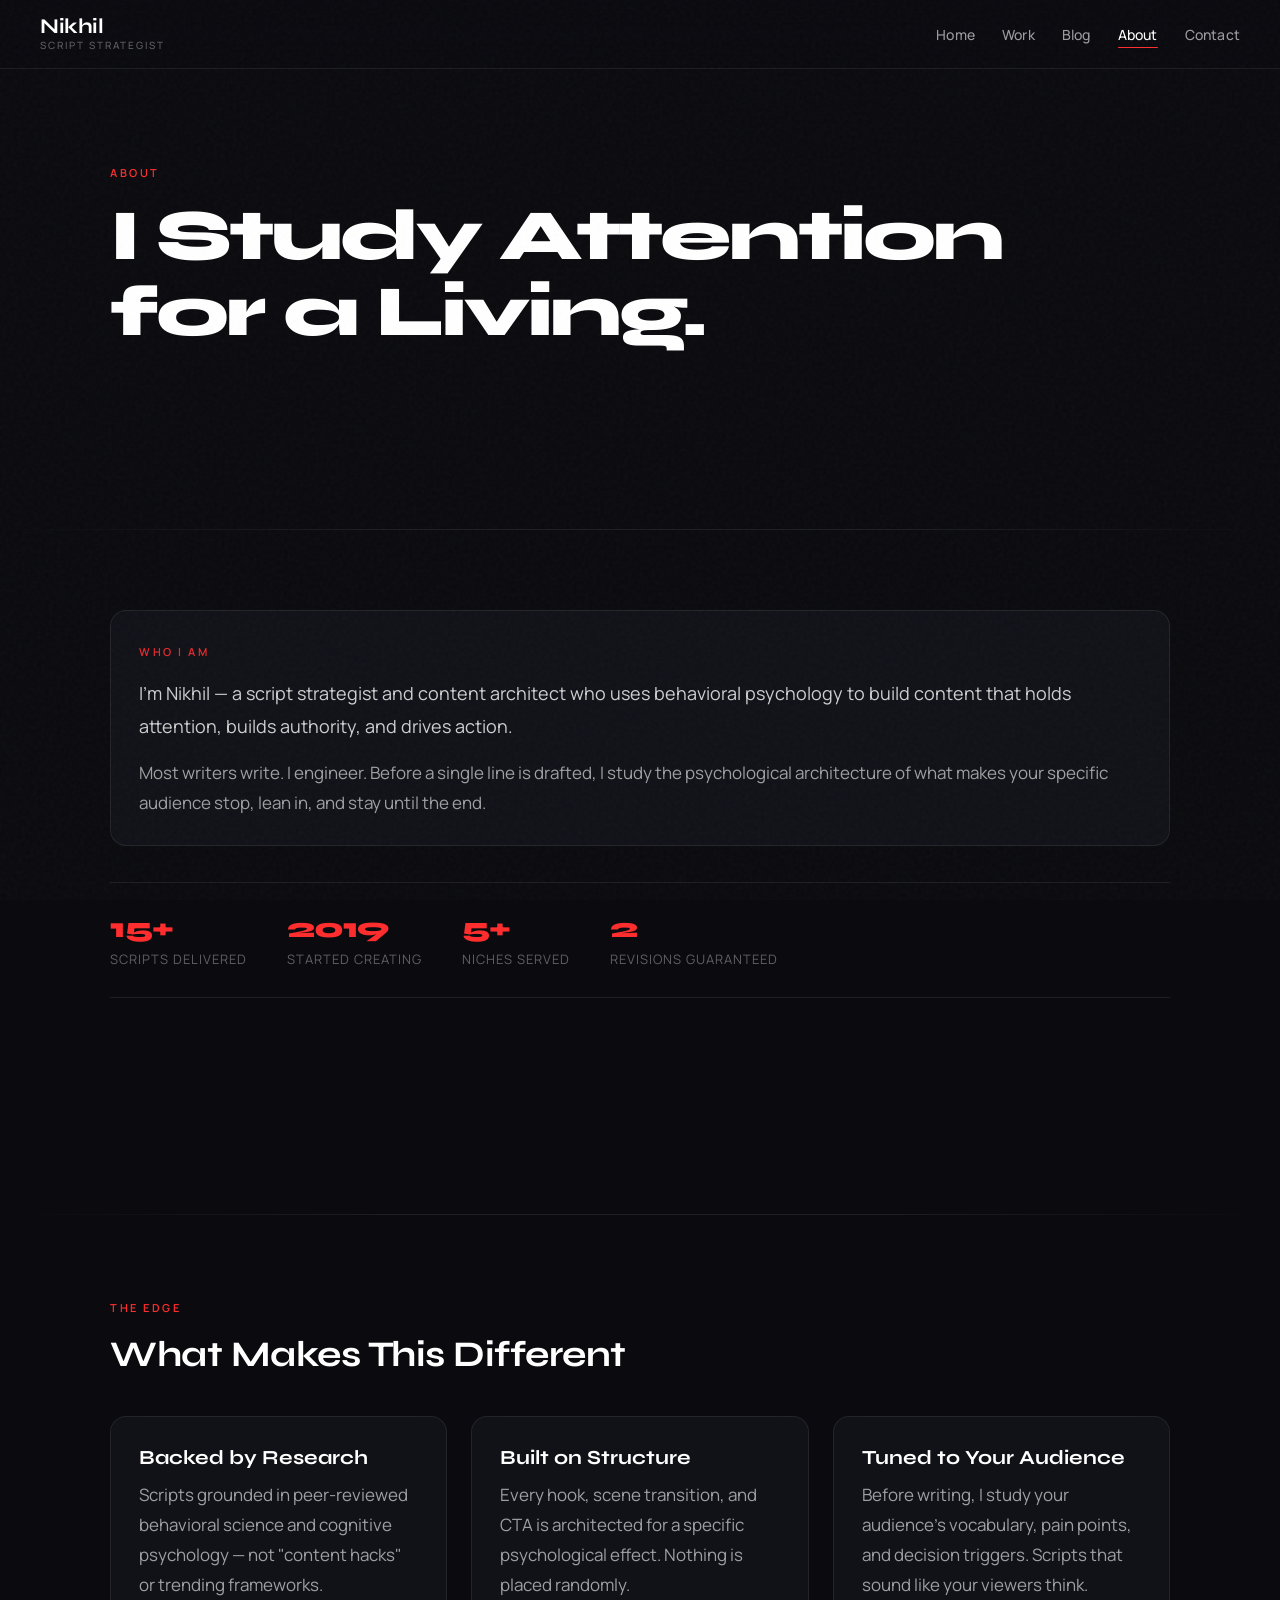
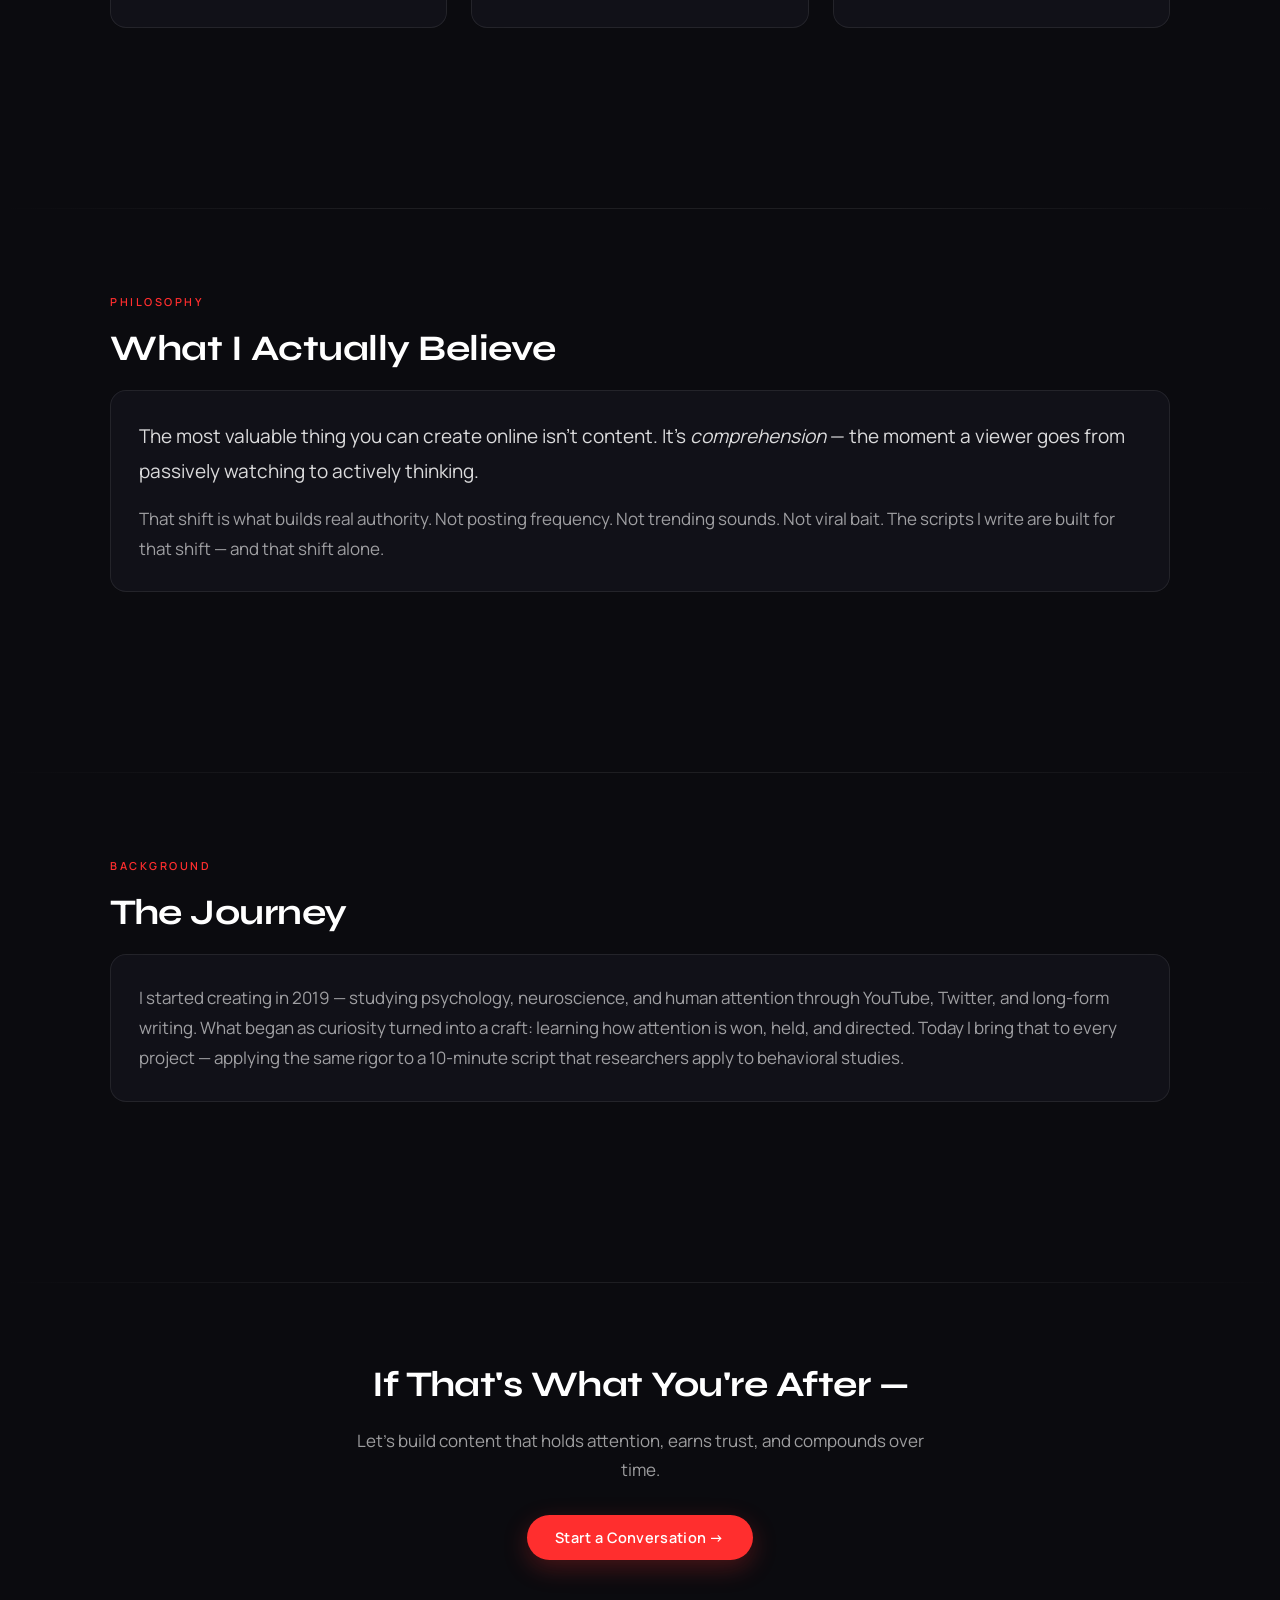
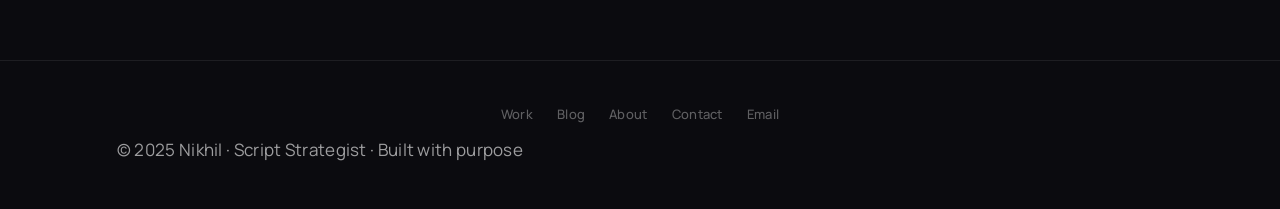
==== about.html @ 098c5372 "Add new HTML pages and video assets for portfolio and blog sections; implement contact and work page" ====
<!doctype html>
<html lang="en">
  <head>
    <meta charset="UTF-8" />
    <meta name="viewport" content="width=device-width, initial-scale=1.0" />
    <title>About – Nikhil · Script Strategist</title>
    <meta
      name="description"
      content="Nikhil is a psychology-driven script strategist helping coaches, creators, and entrepreneurs build content that holds attention and converts."
    />

    <link rel="stylesheet" href="assets/css/style.css" />
    <link
      href="https://fonts.googleapis.com/css2?family=Syne:wght@700;800&family=Manrope:wght@400;500;600;700&display=swap"
      rel="stylesheet"
    />
  </head>

  <body>
    <div id="progress-bar"></div>
    <div id="nav-overlay" class="nav-overlay"></div>

    <!-- ─── NAV ─────────────────────────────────── -->
    <nav>
      <a href="index.html" class="nav-brand">
        <h2>Nikhil</h2>
        <span>Script Strategist</span>
      </a>
      <div class="nav-links">
        <a href="index.html">Home</a>
        <a href="work.html">Work</a>
        <a href="blog.html">Blog</a>
        <a href="about.html">About</a>
        <a href="contact.html">Contact</a>
      </div>
      <button class="hamburger" id="hamburger" aria-label="Toggle menu">
        <span></span><span></span><span></span>
      </button>
    </nav>

    <!-- ─── HERO ─────────────────────────────────── -->
    <section class="section" style="padding-top: 160px">
      <span class="eyebrow reveal">About</span>
      <h1 class="reveal">I Study Attention<br />for a Living.</h1>
    </section>

    <div class="divider"></div>

    <!-- ─── WHO I AM ──────────────────────────────── -->
    <section class="section" style="padding-top: 0">
      <div class="card reveal">
        <span class="eyebrow">Who I Am</span>
        <p
          style="
            max-width: 100%;
            font-size: 18px;
            line-height: 1.8;
            color: rgba(255, 255, 255, 0.8);
          "
        >
          I'm Nikhil — a script strategist and content architect who uses
          behavioral psychology to build content that holds attention, builds
          authority, and drives action.
        </p>
        <p style="max-width: 100%; margin-top: 16px">
          Most writers write. I engineer. Before a single line is drafted, I
          study the psychological architecture of what makes your specific
          audience stop, lean in, and stay until the end.
        </p>
      </div>

      <!-- STATS -->
      <div class="about-stats reveal delay-1">
        <div class="about-stat">
          <strong>15+</strong>
          <span>Scripts Delivered</span>
        </div>
        <div class="about-stat">
          <strong>2019</strong>
          <span>Started Creating</span>
        </div>
        <div class="about-stat">
          <strong>5+</strong>
          <span>Niches Served</span>
        </div>
        <div class="about-stat">
          <strong>2</strong>
          <span>Revisions Guaranteed</span>
        </div>
      </div>
    </section>

    <div class="divider"></div>

    <!-- ─── THE EDGE ──────────────────────────────── -->
    <section class="section" style="padding-top: 0">
      <span class="eyebrow reveal">The Edge</span>
      <h2 class="reveal">What Makes This Different</h2>

      <div class="grid">
        <div class="card reveal delay-1">
          <h3>Backed by Research</h3>
          <p>
            Scripts grounded in peer-reviewed behavioral science and cognitive
            psychology — not "content hacks" or trending frameworks.
          </p>
        </div>
        <div class="card reveal delay-2">
          <h3>Built on Structure</h3>
          <p>
            Every hook, scene transition, and CTA is architected for a specific
            psychological effect. Nothing is placed randomly.
          </p>
        </div>
        <div class="card reveal delay-3">
          <h3>Tuned to Your Audience</h3>
          <p>
            Before writing, I study your audience's vocabulary, pain points, and
            decision triggers. Scripts that sound like your viewers think.
          </p>
        </div>
      </div>
    </section>

    <div class="divider"></div>

    <!-- ─── THE PHILOSOPHY ────────────────────────── -->
    <section class="section" style="padding-top: 0">
      <span class="eyebrow reveal">Philosophy</span>
      <h2 class="reveal">What I Actually Believe</h2>

      <div class="card reveal delay-1">
        <p
          style="
            font-size: 19px;
            line-height: 1.8;
            color: rgba(255, 255, 255, 0.85);
            max-width: 100%;
          "
        >
          The most valuable thing you can create online isn't content. It's
          <em>comprehension</em> — the moment a viewer goes from passively
          watching to actively thinking.
        </p>
        <p style="margin-top: 16px; max-width: 100%">
          That shift is what builds real authority. Not posting frequency. Not
          trending sounds. Not viral bait. The scripts I write are built for
          that shift — and that shift alone.
        </p>
      </div>
    </section>

    <div class="divider"></div>

    <!-- ─── THE JOURNEY ────────────────────────────── -->
    <section class="section" style="padding-top: 0">
      <span class="eyebrow reveal">Background</span>
      <h2 class="reveal">The Journey</h2>
      <p class="card reveal delay-1" style="max-width: 100%">
        I started creating in 2019 — studying psychology, neuroscience, and
        human attention through YouTube, Twitter, and long-form writing. What
        began as curiosity turned into a craft: learning how attention is won,
        held, and directed. Today I bring that to every project — applying the
        same rigor to a 10-minute script that researchers apply to behavioral
        studies.
      </p>
    </section>

    <div class="divider"></div>

    <!-- ─── CTA ───────────────────────────────────── -->
    <section class="section" style="padding-top: 0; text-align: center">
      <h2 class="reveal">If That's What You're After —</h2>
      <p class="reveal delay-1" style="margin: auto; text-align: center">
        Let's build content that holds attention, earns trust, and compounds
        over time.
      </p>
      <a href="contact.html" class="btn reveal delay-2"
        >Start a Conversation →</a
      >
    </section>

    <!-- ─── FOOTER ─────────────────────────────────── -->
    <footer class="footer">
      <div class="footer-links">
        <a href="work.html">Work</a>
        <a href="blog.html">Blog</a>
        <a href="about.html">About</a>
        <a href="contact.html">Contact</a>
        <a href="mailto:nikhildhakad514@gmail.com">Email</a>
      </div>
      <p>© 2025 Nikhil · Script Strategist · Built with purpose</p>
    </footer>

    <!-- Sticky mobile CTA -->
    <div class="sticky-cta">
      <a href="contact.html" class="btn">Let's Work Together →</a>
    </div>

    <script src="assets/js/script.js"></script>
  </body>
</html>
---- assets/css/style.css ----
:root {
  --bg: #0b0b0f;
  --surface: #111116;
  --card: rgba(21, 21, 29, 0.7);
  --primary: #ff2e2e;
  --primary-dim: rgba(255, 46, 46, 0.12);
  --text: #ffffff;
  --text-muted: rgba(255, 255, 255, 0.6);
  --text-faint: rgba(255, 255, 255, 0.35);
  --border: rgba(255, 255, 255, 0.08);
  --border-hover: rgba(255, 46, 46, 0.22);
  --glow: rgba(255, 46, 46, 0.15);
  --font-display: "Syne", sans-serif;
  --font-body: "Manrope", sans-serif;
}

* {
  margin: 0;
  padding: 0;
  box-sizing: border-box;
  max-width: 100%;
}

html,
body {
  overflow-x: hidden;
  scroll-behavior: smooth;
}

body {
  font-family: var(--font-body);
  background: var(--bg);
  color: var(--text);
}

/* GRAIN OVERLAY */
body::after {
  content: "";
  position: fixed;
  inset: 0;
  background-image: url("data:image/svg+xml,%3Csvg viewBox='0 0 256 256' xmlns='http://www.w3.org/2000/svg'%3E%3Cfilter id='n'%3E%3CfeTurbulence type='fractalNoise' baseFrequency='0.9' numOctaves='4' stitchTiles='stitch'/%3E%3C/filter%3E%3Crect width='100%25' height='100%25' filter='url(%23n)'/%3E%3C/svg%3E");
  opacity: 0.032;
  pointer-events: none;
  z-index: 9998;
}

/* SCROLL PROGRESS BAR */
#progress-bar {
  position: fixed;
  top: 0;
  left: 0;
  height: 2px;
  width: 0%;
  background: var(--primary);
  z-index: 9999;
  box-shadow: 0 0 12px var(--primary);
  transition: width 0.08s linear;
}

/* ─── TYPOGRAPHY ─────────────────────────────── */

h1,
h2,
h3,
h4 {
  font-family: var(--font-display);
}

h1 {
  font-size: 72px;
  font-weight: 800;
  line-height: 1.05;
  letter-spacing: -3px;
}

h2 {
  font-size: 36px;
  margin-bottom: 20px;
  font-weight: 700;
  letter-spacing: -0.5px;
}

h3 {
  font-size: 20px;
  margin-bottom: 10px;
  font-weight: 700;
}

p {
  font-size: 17px;
  color: var(--text-muted);
  line-height: 1.75;
  max-width: 600px;
  font-weight: 400;
}

/* EYEBROW LABEL */
.eyebrow {
  display: inline-block;
  font-size: 11px;
  font-family: var(--font-body);
  letter-spacing: 2.5px;
  text-transform: uppercase;
  color: var(--primary);
  font-weight: 600;
  margin-bottom: 18px;
  opacity: 0.9;
}

/* ─── NAV ─────────────────────────────────────── */

nav {
  position: fixed;
  width: 100%;
  top: 0;
  padding: 16px 40px;
  display: flex;
  justify-content: space-between;
  align-items: center;
  background: rgba(10, 10, 15, 0.8);
  backdrop-filter: blur(20px);
  -webkit-backdrop-filter: blur(20px);
  z-index: 1000;
  border-bottom: 1px solid var(--border);
}

.nav-brand {
  display: flex;
  flex-direction: column;
  gap: 1px;
  text-decoration: none;
  color: inherit;
}

.nav-brand h2 {
  font-family: var(--font-display);
  font-size: 21px;
  margin-bottom: 0;
  letter-spacing: -0.5px;
  line-height: 1;
}

.nav-brand span {
  font-size: 10px;
  letter-spacing: 2px;
  text-transform: uppercase;
  color: var(--text-faint);
  font-family: var(--font-body);
  font-weight: 500;
}

.nav-links a {
  color: var(--text-muted);
  margin-left: 24px;
  text-decoration: none;
  font-size: 14px;
  font-weight: 500;
  position: relative;
  transition: color 0.25s;
  letter-spacing: 0.2px;
}

.nav-links a::after {
  content: "";
  position: absolute;
  bottom: -4px;
  left: 0;
  width: 0;
  height: 1.5px;
  background: var(--primary);
  transition: width 0.3s ease;
  border-radius: 2px;
}

.nav-links a:hover {
  color: white;
}
.nav-links a:hover::after,
.nav-links a.active::after {
  width: 100%;
}
.nav-links a.active {
  color: white;
}

/* HAMBURGER */
.hamburger {
  display: none;
  flex-direction: column;
  justify-content: center;
  gap: 5px;
  background: none;
  border: none;
  cursor: pointer;
  padding: 6px;
  z-index: 1002;
  flex-shrink: 0;
}

.hamburger span {
  display: block;
  width: 22px;
  height: 2px;
  background: var(--text);
  border-radius: 2px;
  transition: all 0.3s ease;
}

.hamburger.open span:nth-child(1) {
  transform: translateY(7px) rotate(45deg);
}
.hamburger.open span:nth-child(2) {
  opacity: 0;
  transform: scaleX(0);
}
.hamburger.open span:nth-child(3) {
  transform: translateY(-7px) rotate(-45deg);
}

/* ─── HERO ─────────────────────────────────────── */

.hero {
  min-height: 100vh;
  display: flex;
  align-items: center;
  max-width: 1000px;
  margin: auto;
  padding: 160px 20px 100px;
  position: relative;
}

.hero-content {
  animation: heroFadeUp 0.9s cubic-bezier(0.22, 1, 0.36, 1) forwards;
}

@keyframes heroFadeUp {
  from {
    opacity: 0;
    transform: translateY(28px);
  }
  to {
    opacity: 1;
    transform: translateY(0);
  }
}

.hero h1 span.highlight {
  display: block;
  color: var(--primary);
}

.hero > .hero-content > p {
  font-size: 19px;
  margin-top: 22px;
  opacity: 0.7;
  max-width: 520px;
}

/* TRUST BAR */
.trust-bar {
  display: flex;
  align-items: center;
  gap: 28px;
  margin-top: 36px;
  flex-wrap: wrap;
}

.trust-bar .btn {
  margin-top: 0;
}

.trust-stats {
  display: flex;
  gap: 24px;
  flex-wrap: wrap;
}

.trust-stat {
  display: flex;
  flex-direction: column;
  gap: 2px;
}

.trust-stat strong {
  font-size: 15px;
  font-weight: 700;
  color: white;
  font-family: var(--font-display);
}

.trust-stat span {
  font-size: 11.5px;
  color: var(--text-faint);
  letter-spacing: 0.3px;
}

.hero-availability {
  display: block;
  margin-top: 16px;
  font-size: 13px;
  color: var(--text-faint);
  letter-spacing: 0.3px;
}

.hero-availability span {
  color: #4ade80;
  margin-right: 6px;
}

.hero::before {
  content: "";
  position: absolute;
  width: 700px;
  height: 700px;
  background: radial-gradient(circle, rgba(255, 46, 46, 0.18), transparent 70%);
  filter: blur(130px);
  top: 15%;
  left: 65%;
  transform: translateX(-50%);
  animation: glowPulse 8s ease-in-out infinite alternate;
  pointer-events: none;
}

/* secondary cool glow */
.hero::after {
  content: "";
  position: absolute;
  width: 500px;
  height: 500px;
  background: radial-gradient(circle, rgba(60, 30, 120, 0.2), transparent 70%);
  filter: blur(100px);
  top: 50%;
  left: -10%;
  pointer-events: none;
  z-index: 0;
}

@keyframes glowPulse {
  from {
    opacity: 0.4;
    transform: translateX(-50%) scale(0.93);
  }
  to {
    opacity: 0.7;
    transform: translateX(-50%) scale(1.07);
  }
}

/* ─── MARQUEE ─────────────────────────────────── */

.marquee-wrap {
  overflow: hidden;
  border-top: 1px solid var(--border);
  border-bottom: 1px solid var(--border);
  padding: 14px 0;
  background: rgba(255, 255, 255, 0.015);
}

.marquee-track {
  display: flex;
  width: max-content;
  animation: marqueeScroll 28s linear infinite;
  gap: 0;
}

.marquee-track span {
  font-size: 11px;
  letter-spacing: 3px;
  text-transform: uppercase;
  color: var(--text-faint);
  font-weight: 600;
  white-space: nowrap;
  padding: 0 32px;
}

.marquee-track span.dot {
  color: var(--primary);
  padding: 0;
  letter-spacing: 0;
}

@keyframes marqueeScroll {
  from {
    transform: translateX(0);
  }
  to {
    transform: translateX(-50%);
  }
}

/* ─── BUTTON ──────────────────────────────────── */

.btn {
  display: inline-block;
  background: var(--primary);
  padding: 13px 28px;
  border-radius: 999px;
  color: white;
  font-family: var(--font-body);
  font-weight: 600;
  font-size: 14.5px;
  text-decoration: none;
  margin-top: 30px;
  transition: all 0.3s ease;
  box-shadow: 0 8px 24px rgba(255, 46, 46, 0.25);
  letter-spacing: 0.3px;
}

.btn:hover {
  transform: translateY(-3px);
  box-shadow: 0 16px 40px rgba(255, 46, 46, 0.4);
  letter-spacing: 0.5px;
}

.btn-outline {
  background: transparent;
  border: 1px solid var(--border-hover);
  color: var(--text-muted);
  box-shadow: none;
}

.btn-outline:hover {
  background: var(--primary-dim);
  border-color: var(--primary);
  color: white;
  box-shadow: none;
}

.btn-group {
  display: flex;
  flex-wrap: wrap;
  gap: 12px;
  margin-top: 24px;
}

.btn-group .btn {
  margin-top: 0;
}

/* ─── SECTION ─────────────────────────────────── */

.section {
  max-width: 1100px;
  margin: auto;
  padding: 100px 20px;
}

.center-text {
  margin: auto;
  text-align: center;
}

/* ─── GRID ─────────────────────────────────────── */

.grid {
  display: grid;
  grid-template-columns: repeat(3, 1fr);
  gap: 24px;
  margin-top: 40px;
}

.grid.featured {
  grid-template-columns: 1fr 1fr;
}
.grid.building {
  grid-template-columns: repeat(4, 1fr);
}
.grid.two-col {
  grid-template-columns: 1fr 1fr;
}

/* ─── CARD ─────────────────────────────────────── */

.card {
  background: var(--card);
  backdrop-filter: blur(20px);
  -webkit-backdrop-filter: blur(20px);
  border: 1px solid var(--border);
  padding: 28px;
  border-radius: 16px;
  transition: all 0.35s ease;
}

.card:hover {
  transform: translateY(-6px);
  border-color: var(--border-hover);
  box-shadow:
    0 20px 50px rgba(0, 0, 0, 0.5),
    0 0 0 1px rgba(255, 46, 46, 0.08) inset;
}

.card:hover h3 {
  color: var(--primary);
}

/* ─── CATEGORY PILL ───────────────────────────── */

.pill {
  display: inline-block;
  font-size: 10.5px;
  font-family: var(--font-body);
  letter-spacing: 2px;
  text-transform: uppercase;
  font-weight: 700;
  padding: 4px 12px;
  border-radius: 999px;
  background: var(--primary-dim);
  color: var(--primary);
  border: 1px solid rgba(255, 46, 46, 0.2);
  margin-bottom: 14px;
}

.pill.blue {
  background: rgba(59, 130, 246, 0.1);
  color: #93c5fd;
  border-color: rgba(59, 130, 246, 0.2);
}

.pill.green {
  background: rgba(74, 222, 128, 0.08);
  color: #86efac;
  border-color: rgba(74, 222, 128, 0.18);
}

/* ─── MEDIA ─────────────────────────────────────── */

.media {
  width: 100%;
  max-width: 480px;
  aspect-ratio: 16 / 9;
  margin: 36px auto;
  border-radius: 16px;
  overflow: hidden;
  border: 1px solid var(--border);
  background: var(--card);
  box-shadow: 0 20px 60px rgba(0, 0, 0, 0.5);
  transition:
    transform 0.4s ease,
    box-shadow 0.4s ease;
}

.media:hover {
  transform: scale(1.02);
  box-shadow: 0 30px 80px rgba(0, 0, 0, 0.7);
}

.media img,
.media video {
  width: 100%;
  height: 100%;
  object-fit: cover;
  display: block;
}

/* ─── PROCESS STEPS ───────────────────────────── */

.process-steps {
  display: grid;
  grid-template-columns: repeat(4, 1fr);
  gap: 0;
  margin-top: 48px;
  position: relative;
}

.process-steps::before {
  content: "";
  position: absolute;
  top: 28px;
  left: 12.5%;
  right: 12.5%;
  height: 1px;
  background: linear-gradient(
    to right,
    transparent,
    var(--border) 20%,
    var(--border) 80%,
    transparent
  );
  z-index: 0;
}

.process-step {
  display: flex;
  flex-direction: column;
  align-items: center;
  text-align: center;
  padding: 0 16px;
  position: relative;
  z-index: 1;
}

.step-num {
  width: 56px;
  height: 56px;
  border-radius: 50%;
  background: var(--card);
  border: 1px solid var(--border);
  display: flex;
  align-items: center;
  justify-content: center;
  font-size: 13px;
  font-weight: 700;
  color: var(--primary);
  font-family: var(--font-display);
  margin-bottom: 18px;
  transition: all 0.3s ease;
}

.process-step:hover .step-num {
  background: var(--primary-dim);
  border-color: var(--primary);
  box-shadow: 0 0 20px rgba(255, 46, 46, 0.2);
}

.process-step h3 {
  font-size: 16px;
  margin-bottom: 8px;
}

.process-step p {
  font-size: 14px;
  line-height: 1.6;
  max-width: 180px;
}

/* ─── PACKAGES ────────────────────────────────── */

.packages-grid {
  display: grid;
  grid-template-columns: repeat(3, 1fr);
  gap: 24px;
  margin-top: 48px;
  align-items: start;
}

.package-card {
  background: var(--card);
  border: 1px solid var(--border);
  border-radius: 20px;
  padding: 36px 28px;
  position: relative;
  transition: all 0.35s ease;
}

.package-card:hover {
  transform: translateY(-6px);
  border-color: var(--border-hover);
  box-shadow: 0 24px 60px rgba(0, 0, 0, 0.5);
}

.package-card.popular {
  border-color: rgba(255, 46, 46, 0.35);
  background: rgba(255, 46, 46, 0.05);
  box-shadow:
    0 0 0 1px rgba(255, 46, 46, 0.1) inset,
    0 24px 60px rgba(255, 46, 46, 0.08);
}

.package-card.popular:hover {
  box-shadow:
    0 0 0 1px rgba(255, 46, 46, 0.2) inset,
    0 32px 80px rgba(255, 46, 46, 0.15);
}

.popular-badge {
  position: absolute;
  top: -13px;
  left: 50%;
  transform: translateX(-50%);
  background: var(--primary);
  color: white;
  font-size: 10px;
  font-weight: 700;
  letter-spacing: 2px;
  text-transform: uppercase;
  padding: 4px 16px;
  border-radius: 999px;
  white-space: nowrap;
}

.package-name {
  font-size: 12px;
  letter-spacing: 2.5px;
  text-transform: uppercase;
  font-weight: 700;
  color: var(--primary);
  margin-bottom: 8px;
  font-family: var(--font-body);
}

.package-card h3 {
  font-size: 22px;
  margin-bottom: 6px;
}

.package-card > p {
  font-size: 15px;
  margin-bottom: 28px;
  line-height: 1.6;
  max-width: 100%;
}

.package-ideal {
  font-size: 12px !important;
  color: var(--text-faint) !important;
  margin-bottom: 24px !important;
  display: block;
  text-transform: uppercase;
  letter-spacing: 1px;
}

.package-features {
  list-style: none;
  display: flex;
  flex-direction: column;
  gap: 10px;
  margin-bottom: 32px;
}

.package-features li {
  font-size: 14.5px;
  color: var(--text-muted);
  display: flex;
  align-items: flex-start;
  gap: 10px;
  line-height: 1.5;
}

.package-features li::before {
  content: "→";
  color: var(--primary);
  font-size: 12px;
  margin-top: 2px;
  flex-shrink: 0;
}

.package-card .btn {
  width: 100%;
  text-align: center;
  margin-top: 0;
}

/* ─── TESTIMONIALS ───────────────────────────── */

.testimonial-card {
  background: var(--card);
  border: 1px solid var(--border);
  border-radius: 16px;
  padding: 28px;
  transition: all 0.35s ease;
}

.testimonial-card:hover {
  border-color: var(--border-hover);
  transform: translateY(-4px);
  box-shadow: 0 20px 50px rgba(0, 0, 0, 0.4);
}

.testimonial-quote {
  font-size: 16.5px;
  font-style: italic;
  color: rgba(255, 255, 255, 0.85);
  line-height: 1.7;
  margin-bottom: 20px;
  max-width: 100%;
}

.testimonial-quote::before {
  content: "\201C";
  color: var(--primary);
}
.testimonial-quote::after {
  content: "\201D";
  color: var(--primary);
}

.testimonial-author {
  display: flex;
  flex-direction: column;
  gap: 3px;
}

.testimonial-author strong {
  font-size: 15px;
  color: white;
}

.testimonial-author span {
  font-size: 12.5px;
  color: var(--text-faint);
  letter-spacing: 0.3px;
}

.testimonial-video-wrap {
  width: 100%;
  aspect-ratio: 16 / 9;
  border-radius: 12px;
  overflow: hidden;
  border: 1px solid var(--border);
  margin-bottom: 20px;
  background: var(--surface);
}

.testimonial-video-wrap video {
  width: 100%;
  height: 100%;
  object-fit: cover;
  display: block;
}

/* ─── ABOUT STATS ─────────────────────────────── */

.about-stats {
  display: flex;
  gap: 40px;
  flex-wrap: wrap;
  margin: 36px 0;
  padding: 28px 0;
  border-top: 1px solid var(--border);
  border-bottom: 1px solid var(--border);
}

.about-stat strong {
  display: block;
  font-size: 28px;
  font-family: var(--font-display);
  font-weight: 800;
  color: var(--primary);
  letter-spacing: -1px;
  margin-bottom: 2px;
}

.about-stat span {
  font-size: 13px;
  color: var(--text-faint);
  text-transform: uppercase;
  letter-spacing: 1px;
}

/* ─── CASE STUDY ─────────────────────────────── */

.case-study {
  max-width: 800px;
  margin: 0 auto 80px;
}

.case-header {
  margin-bottom: 10px;
}

.case-intro {
  margin-bottom: 20px;
  opacity: 0.8;
}

.case-block {
  margin-top: 25px;
}

.case-metrics {
  display: flex;
  gap: 24px;
  flex-wrap: wrap;
  margin-top: 24px;
  padding: 20px 24px;
  background: var(--primary-dim);
  border: 1px solid rgba(255, 46, 46, 0.15);
  border-radius: 12px;
}

.case-metric {
  display: flex;
  flex-direction: column;
  gap: 2px;
}

.case-metric strong {
  font-size: 18px;
  font-family: var(--font-display);
  font-weight: 800;
  color: white;
}

.case-metric span {
  font-size: 11px;
  color: var(--text-faint);
  text-transform: uppercase;
  letter-spacing: 1px;
}

/* ─── DIVIDER ─────────────────────────────────── */

.divider {
  height: 1px;
  background: linear-gradient(
    to right,
    transparent,
    var(--border) 30%,
    var(--border) 70%,
    transparent
  );
  margin: 80px 0;
}

/* ─── BLOG LIST ───────────────────────────────── */

.blog-list {
  display: flex;
  flex-direction: column;
  gap: 16px;
  margin-top: 48px;
}

.blog-item {
  display: flex;
  justify-content: space-between;
  align-items: center;
  background: var(--card);
  border: 1px solid var(--border);
  border-radius: 16px;
  padding: 28px 32px;
  text-decoration: none;
  color: inherit;
  transition: all 0.3s ease;
  gap: 20px;
}

.blog-item:hover {
  transform: translateX(6px);
  border-color: rgba(255, 46, 46, 0.25);
  box-shadow:
    -4px 0 0 0 var(--primary),
    0 16px 40px rgba(0, 0, 0, 0.4);
}

.blog-item-left h3 {
  color: var(--text);
  font-size: 20px;
  margin-bottom: 8px;
  transition: color 0.3s;
}

.blog-item:hover .blog-item-left h3 {
  color: var(--primary);
}

.blog-meta {
  display: flex;
  align-items: center;
  gap: 14px;
}

.blog-item-left .meta {
  color: var(--text-faint);
  font-size: 13px;
  font-weight: 500;
  margin: 0;
  max-width: unset;
}

.blog-arrow {
  color: var(--primary);
  font-size: 22px;
  flex-shrink: 0;
  opacity: 0;
  transform: translateX(-10px);
  transition: all 0.3s ease;
}

.blog-item:hover .blog-arrow {
  opacity: 1;
  transform: translateX(0);
}

/* ─── FOOTER ──────────────────────────────────── */

.footer {
  text-align: center;
  padding: 44px 20px;
  color: var(--text-faint);
  border-top: 1px solid var(--border);
  font-size: 13.5px;
  font-weight: 500;
  letter-spacing: 0.3px;
}

.footer-links {
  display: flex;
  justify-content: center;
  gap: 24px;
  margin-bottom: 12px;
  flex-wrap: wrap;
}

.footer-links a {
  color: var(--text-faint);
  text-decoration: none;
  font-size: 13px;
  transition: color 0.25s;
}

.footer-links a:hover {
  color: white;
}

/* ─── STICKY MOBILE CTA ──────────────────────── */

.sticky-cta {
  display: none;
  position: fixed;
  bottom: 0;
  left: 0;
  right: 0;
  padding: 14px 20px;
  background: rgba(10, 10, 15, 0.95);
  backdrop-filter: blur(20px);
  border-top: 1px solid var(--border);
  z-index: 990;
  transform: translateY(100%);
  transition: transform 0.4s cubic-bezier(0.22, 1, 0.36, 1);
}

.sticky-cta.visible {
  transform: translateY(0);
}

.sticky-cta .btn {
  width: 100%;
  text-align: center;
  margin-top: 0;
  padding: 14px;
}

/* ─── REVEAL ANIMATIONS ─────────────────────── */

.reveal {
  opacity: 0;
  transform: translateY(28px);
  transition:
    opacity 0.65s cubic-bezier(0.22, 1, 0.36, 1),
    transform 0.65s cubic-bezier(0.22, 1, 0.36, 1);
}

.reveal.active {
  opacity: 1;
  transform: translateY(0);
}

.delay-1 {
  transition-delay: 0.08s;
}
.delay-2 {
  transition-delay: 0.16s;
}
.delay-3 {
  transition-delay: 0.24s;
}
.delay-4 {
  transition-delay: 0.32s;
}
.delay-5 {
  transition-delay: 0.4s;
}

/* ─── NAV OVERLAY ────────────────────────────── */

.nav-overlay {
  display: none;
  position: fixed;
  inset: 0;
  background: rgba(0, 0, 0, 0.5);
  z-index: 999;
}

/* ─── RESPONSIVE ──────────────────────────────── */

@media (max-width: 900px) {
  h1 {
    font-size: 44px;
    letter-spacing: -1.5px;
  }
  h2 {
    font-size: 28px;
  }

  .grid {
    grid-template-columns: 1fr;
  }
  .grid.featured {
    grid-template-columns: 1fr;
  }
  .grid.building {
    grid-template-columns: repeat(2, 1fr);
  }
  .grid.two-col {
    grid-template-columns: 1fr;
  }
  .packages-grid {
    grid-template-columns: 1fr;
  }
  .process-steps {
    grid-template-columns: repeat(2, 1fr);
    gap: 24px;
  }
  .process-steps::before {
    display: none;
  }

  .hero {
    padding: 140px 20px 80px;
  }

  nav {
    padding: 16px 24px;
  }

  .hamburger {
    display: flex;
  }

  .nav-links {
    position: fixed;
    top: 0;
    right: -100%;
    height: 100vh;
    width: min(72%, 300px);
    background: rgba(10, 10, 15, 0.97);
    backdrop-filter: blur(24px);
    -webkit-backdrop-filter: blur(24px);
    flex-direction: column;
    justify-content: center;
    align-items: center;
    gap: 36px;
    transition: right 0.4s cubic-bezier(0.22, 1, 0.36, 1);
    border-left: 1px solid var(--border);
    display: flex;
  }

  .nav-links.open {
    right: 0;
  }
  .nav-links a {
    margin-left: 0;
    font-size: 18px;
  }

  .nav-overlay.open {
    display: block;
  }

  .case-study {
    margin-bottom: 60px;
  }

  .blog-item {
    padding: 22px 24px;
  }

  .trust-bar {
    gap: 20px;
  }
  .trust-stats {
    gap: 16px;
  }

  .sticky-cta {
    display: block;
  }

  .about-stats {
    gap: 28px;
  }

  .package-card {
    padding: 28px 22px;
  }
}

@media (max-width: 480px) {
  h1 {
    font-size: 36px;
    letter-spacing: -1px;
  }

  .grid.building {
    grid-template-columns: 1fr 1fr;
  }
  .process-steps {
    grid-template-columns: 1fr;
  }

  .btn {
    padding: 13px 22px;
    font-size: 14px;
  }

  .trust-stats {
    flex-direction: column;
    gap: 10px;
  }

  .case-metrics {
    flex-direction: column;
    gap: 16px;
  }

  .about-stats {
    flex-direction: column;
    gap: 20px;
  }
}
/* ─────────────────────────────────────────────
   VIDEO REEL SECTION
───────────────────────────────────────────── */

.video-reel-section {
  padding-top: 40px;
}

.video-reel {
  display: flex;
  flex-wrap: nowrap;

  gap: 24px;

  overflow-x: auto;
  overflow-y: hidden;

  width: 100%;

  padding: 24px 0 20px;

  scroll-snap-type: x mandatory;
  -webkit-overflow-scrolling: touch;

  scrollbar-width: none;
}

.video-reel::-webkit-scrollbar {
  display: none;
}

.video-card {
  flex: 0 0 auto;

  scroll-snap-align: start;

  background: var(--card);

  border: 1px solid var(--border);

  border-radius: 20px;

  overflow: hidden;

  transition:
    transform 0.35s ease,
    border-color 0.35s ease,
    box-shadow 0.35s ease;
}

.video-card:hover {
  transform: translateY(-6px);
  border-color: var(--border-hover);

  box-shadow:
    0 24px 60px rgba(0, 0, 0, 0.45),
    0 0 0 1px rgba(255, 46, 46, 0.08) inset;
}

/* LANDSCAPE VIDEOS */

.video-card.landscape {
  width: 540px;
}

/* PORTRAIT VIDEOS */

.video-card.portrait {
  width: 290px;
}

.video-card.landscape video {
  aspect-ratio: 16 / 9;
}

.video-card.portrait video {
  aspect-ratio: 9 / 16;
}

/* VIDEO STYLE */

.video-card video {
  width: 100%;
  display: block;
  object-fit: cover;
  background: #000;
  cursor: pointer;
  transition: transform 0.4s ease;
}

.video-card:hover video {
  transform: scale(1.02);
}

/* VIDEO INFO */

.video-info {
  padding: 20px;
}

.video-info h3 {
  margin-bottom: 8px;
  font-size: 18px;
}

.video-info p {
  font-size: 14px;
  line-height: 1.6;
  max-width: 100%;
}

/* TESTIMONIAL VIDEO FIX */

.testimonial-video-wrap video {
  background: #000;
  cursor: pointer;
}

/* MOBILE */

@media (max-width: 768px) {
  .video-card.landscape {
    width: 88vw;
  }

  .video-card.portrait {
    width: 62vw;
  }
}
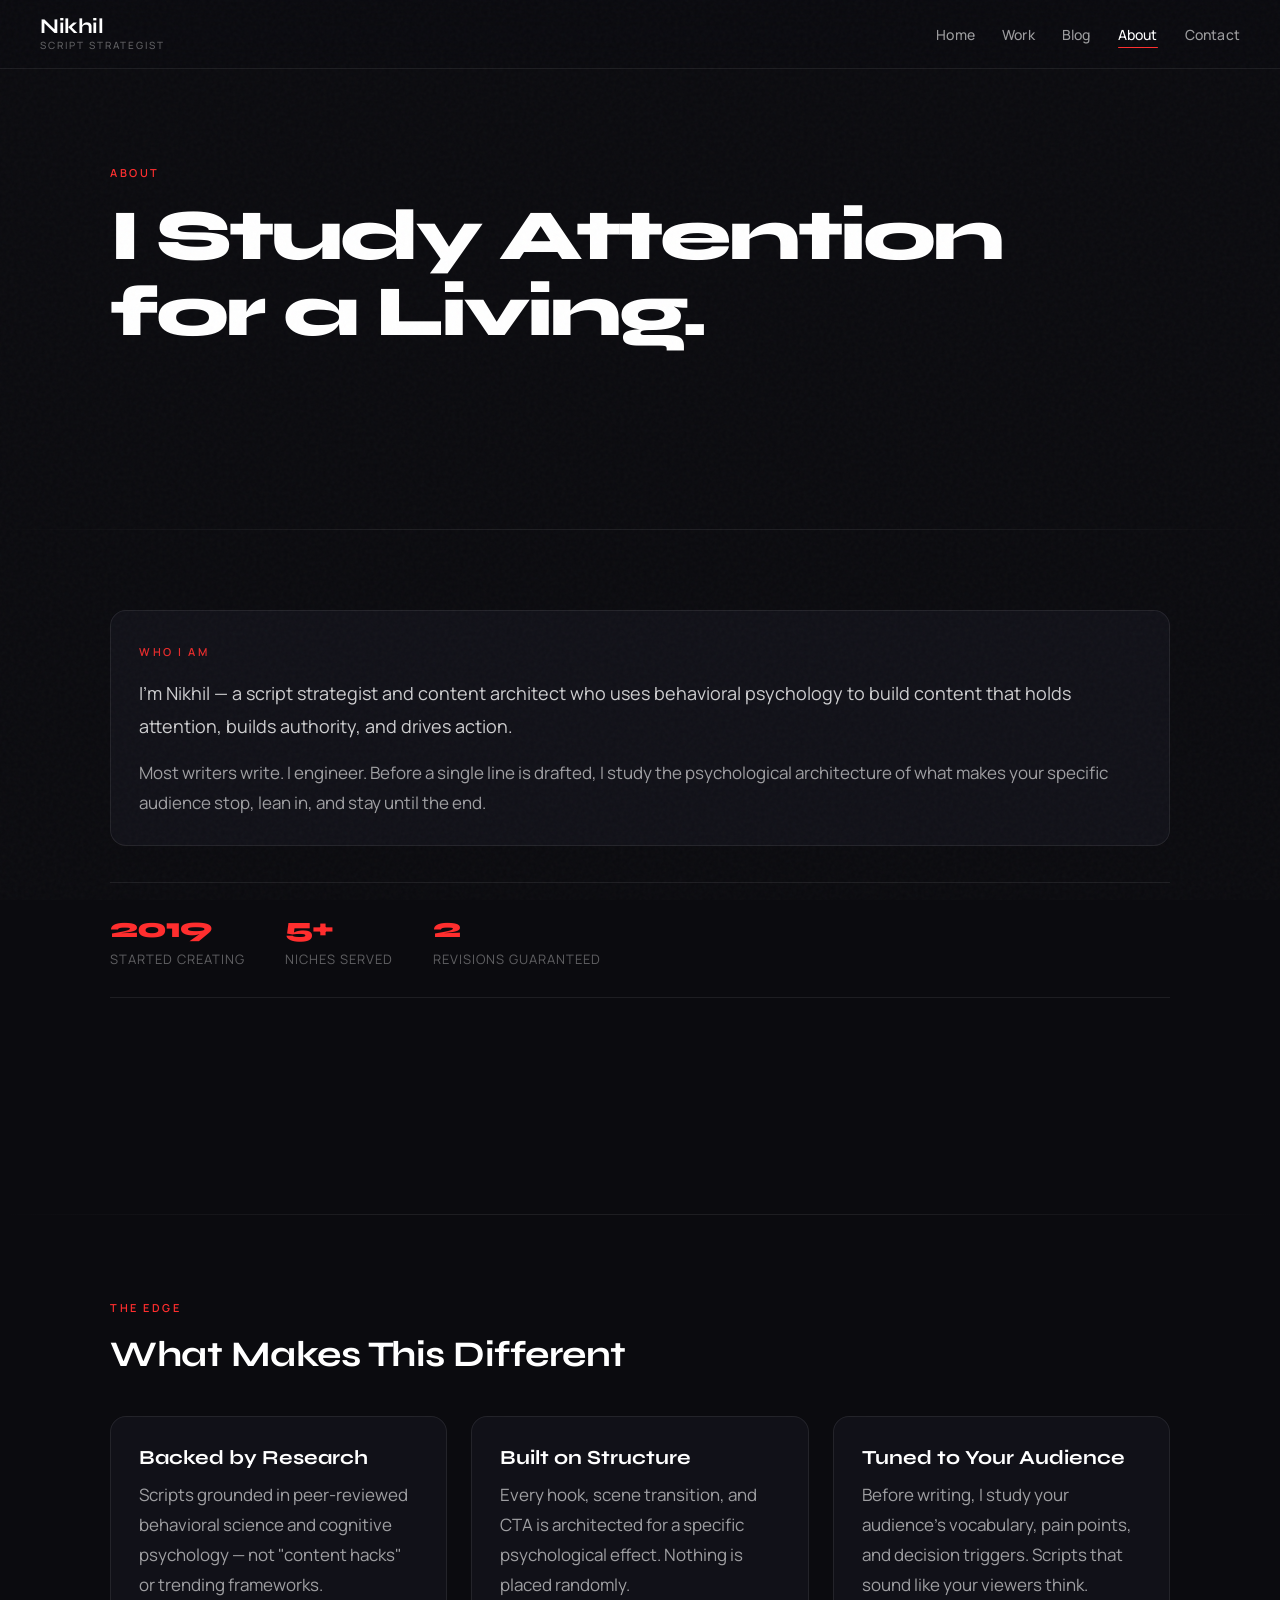
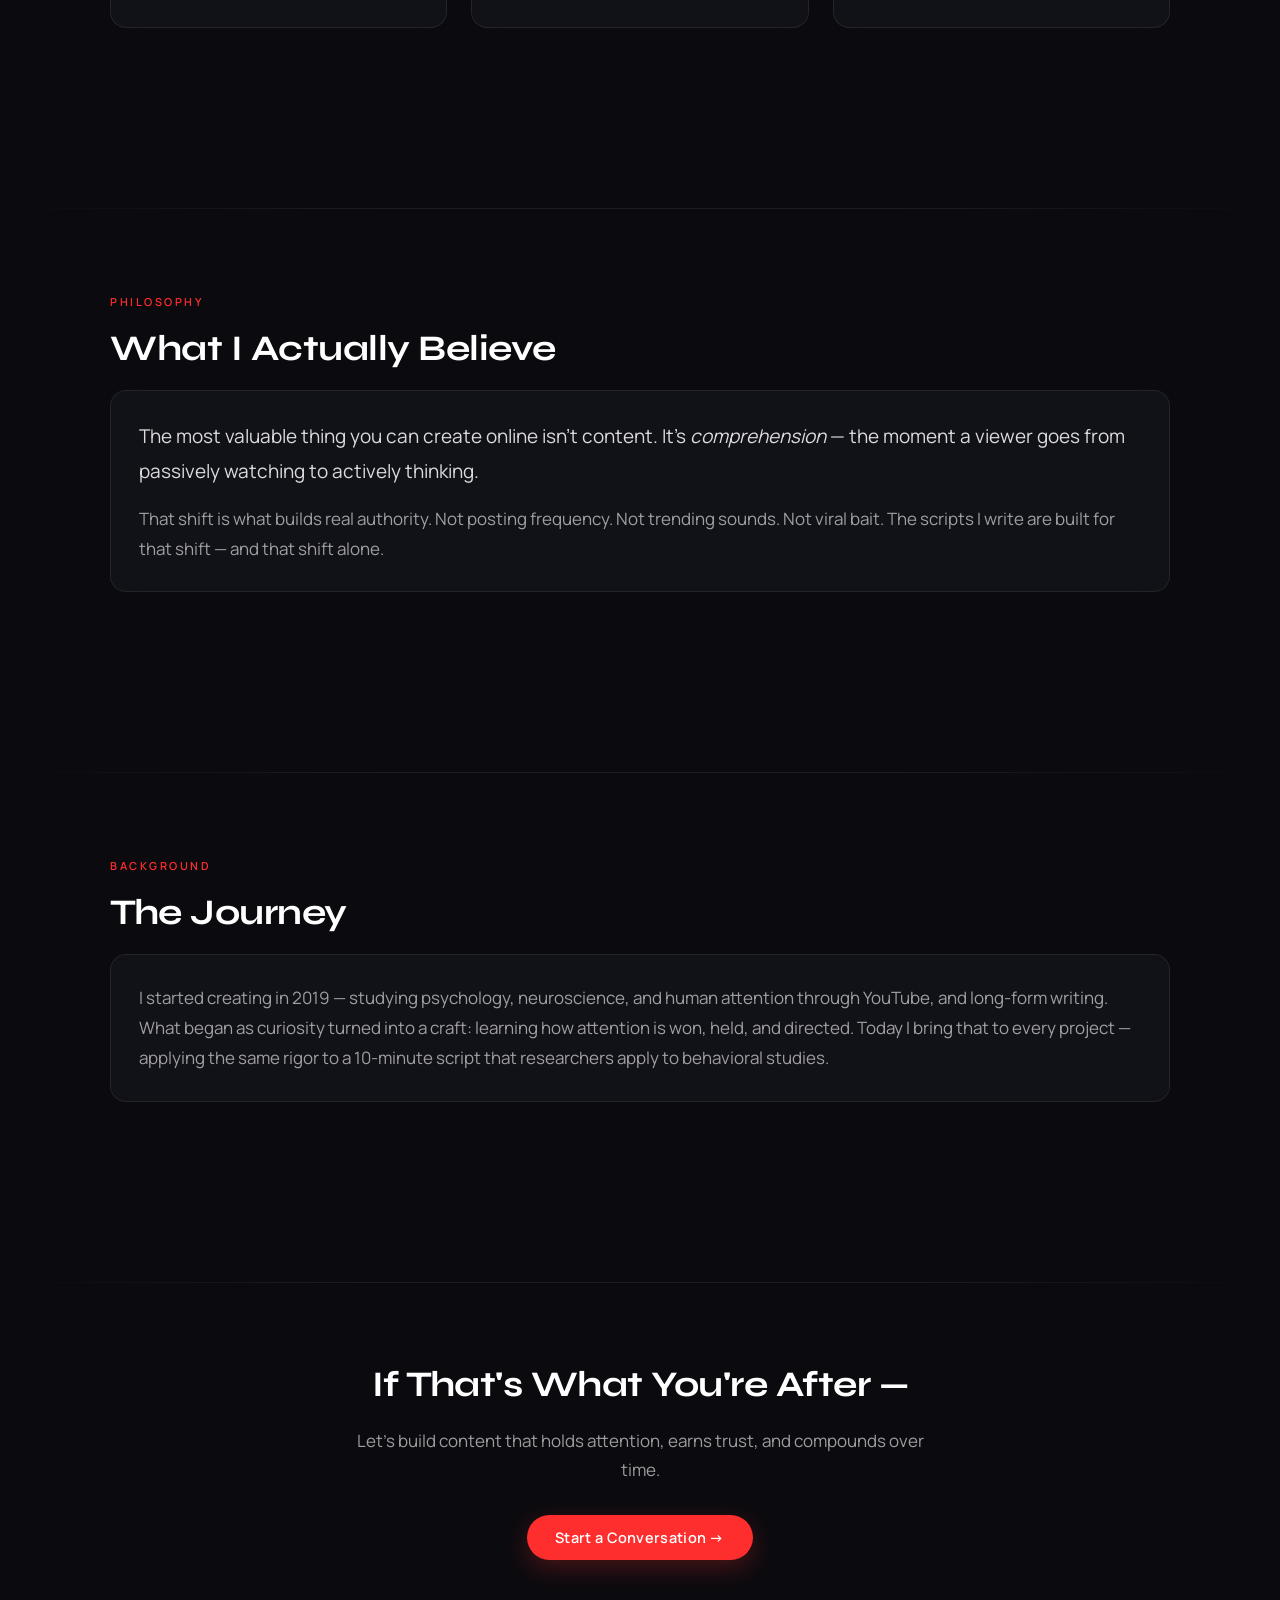
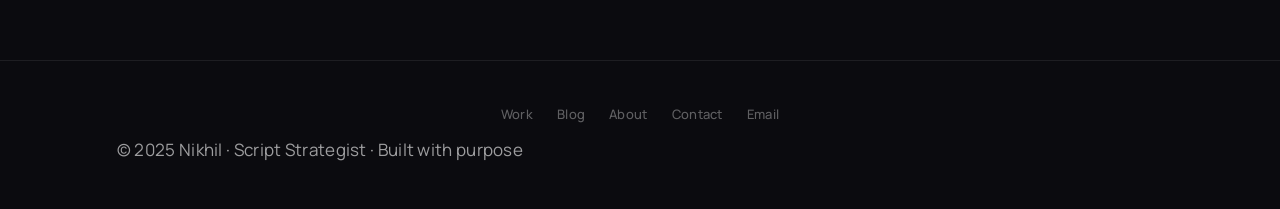
==== commit 0c5e2f75: "Remove redundant stats and update testimonial author details in about and index pages" ====
--- a/about.html
+++ b/about.html
@@ -71,10 +71,6 @@
 
       <!-- STATS -->
       <div class="about-stats reveal delay-1">
-        <div class="about-stat">
-          <strong>15+</strong>
-          <span>Scripts Delivered</span>
-        </div>
         <div class="about-stat">
           <strong>2019</strong>
           <span>Started Creating</span>
@@ -158,11 +154,10 @@
       <h2 class="reveal">The Journey</h2>
       <p class="card reveal delay-1" style="max-width: 100%">
         I started creating in 2019 — studying psychology, neuroscience, and
-        human attention through YouTube, Twitter, and long-form writing. What
-        began as curiosity turned into a craft: learning how attention is won,
-        held, and directed. Today I bring that to every project — applying the
-        same rigor to a 10-minute script that researchers apply to behavioral
-        studies.
+        human attention through YouTube, and long-form writing. What began as
+        curiosity turned into a craft: learning how attention is won, held, and
+        directed. Today I bring that to every project — applying the same rigor
+        to a 10-minute script that researchers apply to behavioral studies.
       </p>
     </section>
 
--- a/assets/css/style.css
+++ b/assets/css/style.css
@@ -808,6 +808,12 @@
   display: block;
 }
 
+.testimonial-video-wrap iframe {
+  width: 100%;
+  height: 100%;
+  border: none;
+  display: block;
+}
 /* ─── ABOUT STATS ─────────────────────────────── */
 
 .about-stats {
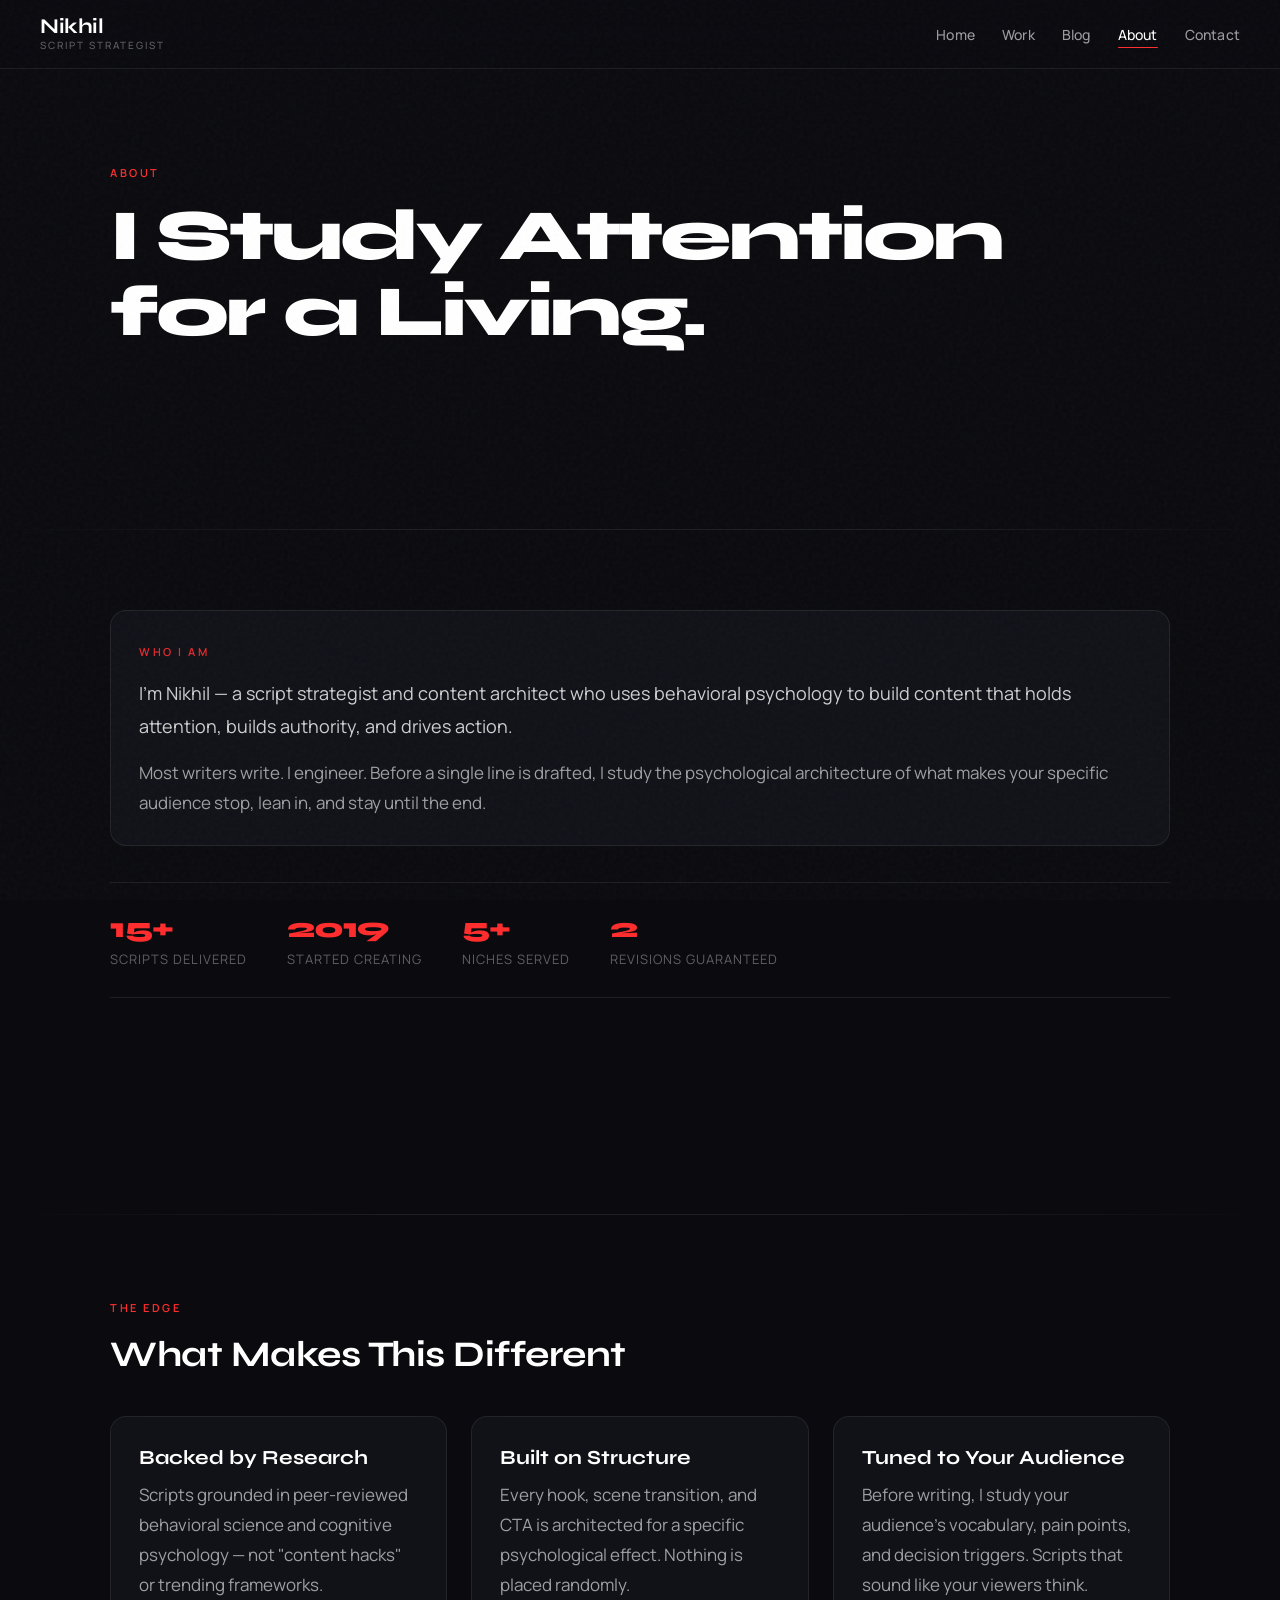
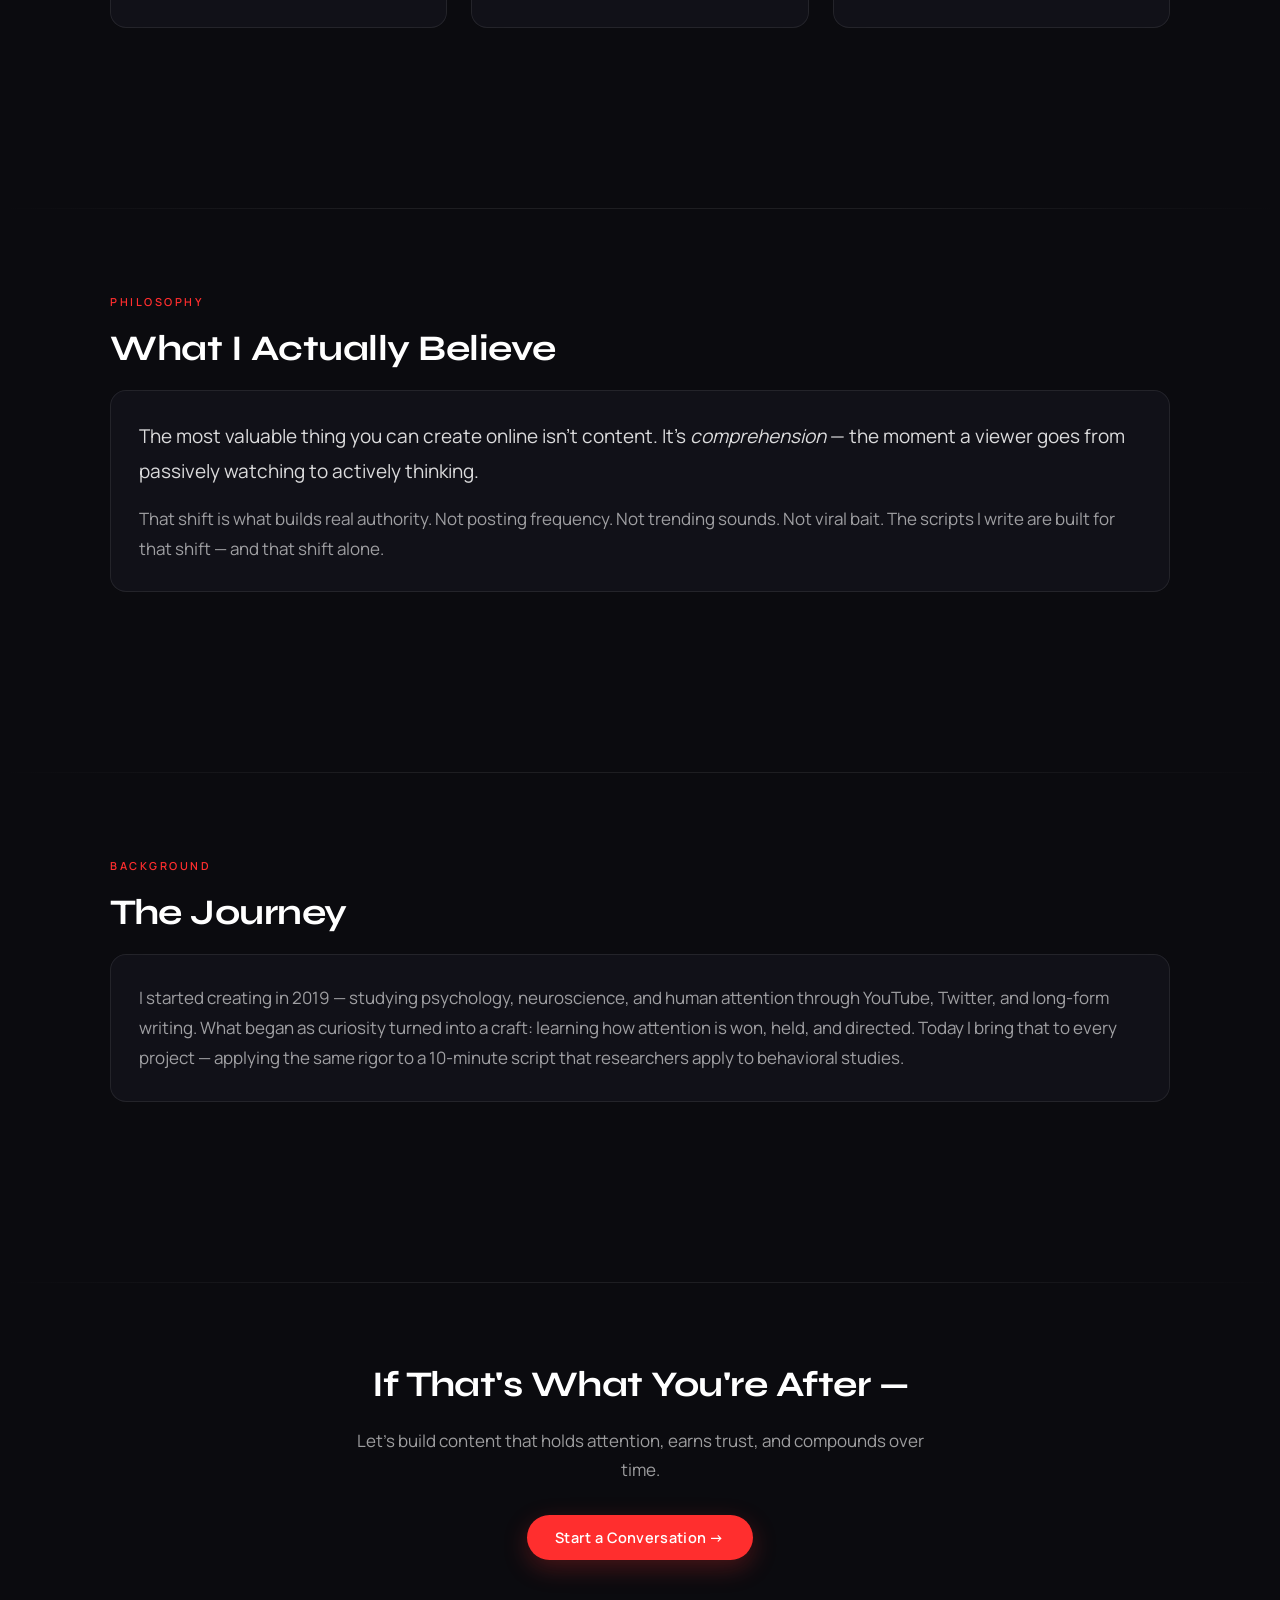
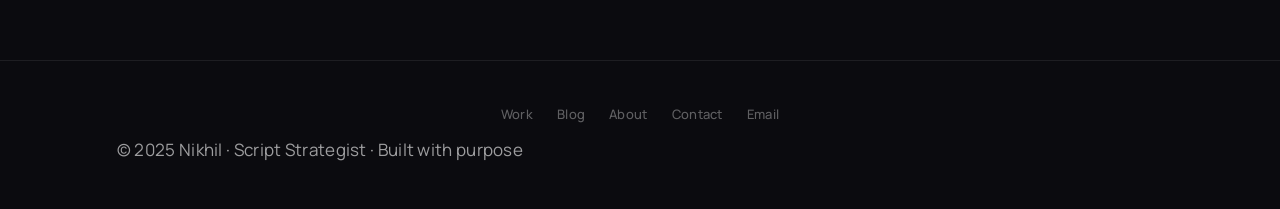
==== commit 96707286: "Update blog page and remove large video files" ====
--- a/about.html
+++ b/about.html
@@ -72,6 +72,10 @@
       <!-- STATS -->
       <div class="about-stats reveal delay-1">
         <div class="about-stat">
+          <strong>15+</strong>
+          <span>Scripts Delivered</span>
+        </div>
+        <div class="about-stat">
           <strong>2019</strong>
           <span>Started Creating</span>
         </div>
@@ -154,10 +158,11 @@
       <h2 class="reveal">The Journey</h2>
       <p class="card reveal delay-1" style="max-width: 100%">
         I started creating in 2019 — studying psychology, neuroscience, and
-        human attention through YouTube, and long-form writing. What began as
-        curiosity turned into a craft: learning how attention is won, held, and
-        directed. Today I bring that to every project — applying the same rigor
-        to a 10-minute script that researchers apply to behavioral studies.
+        human attention through YouTube, Twitter, and long-form writing. What
+        began as curiosity turned into a craft: learning how attention is won,
+        held, and directed. Today I bring that to every project — applying the
+        same rigor to a 10-minute script that researchers apply to behavioral
+        studies.
       </p>
     </section>
 
--- a/assets/css/style.css
+++ b/assets/css/style.css
@@ -808,12 +808,6 @@
   display: block;
 }
 
-.testimonial-video-wrap iframe {
-  width: 100%;
-  height: 100%;
-  border: none;
-  display: block;
-}
 /* ─── ABOUT STATS ─────────────────────────────── */
 
 .about-stats {
@@ -941,6 +935,8 @@
 
 .blog-item-left h3 {
   color: var(--text);
+  line-height: 1.35;
+  word-break: break-word;
   font-size: 20px;
   margin-bottom: 8px;
   transition: color 0.3s;
@@ -1344,3 +1340,12 @@
     width: 62vw;
   }
 }
+.blog-item-left {
+  flex: 1;
+  min-width: 0;
+}
+.blog-arrow {
+  display: flex;
+  align-items: center;
+  justify-content: center;
+}
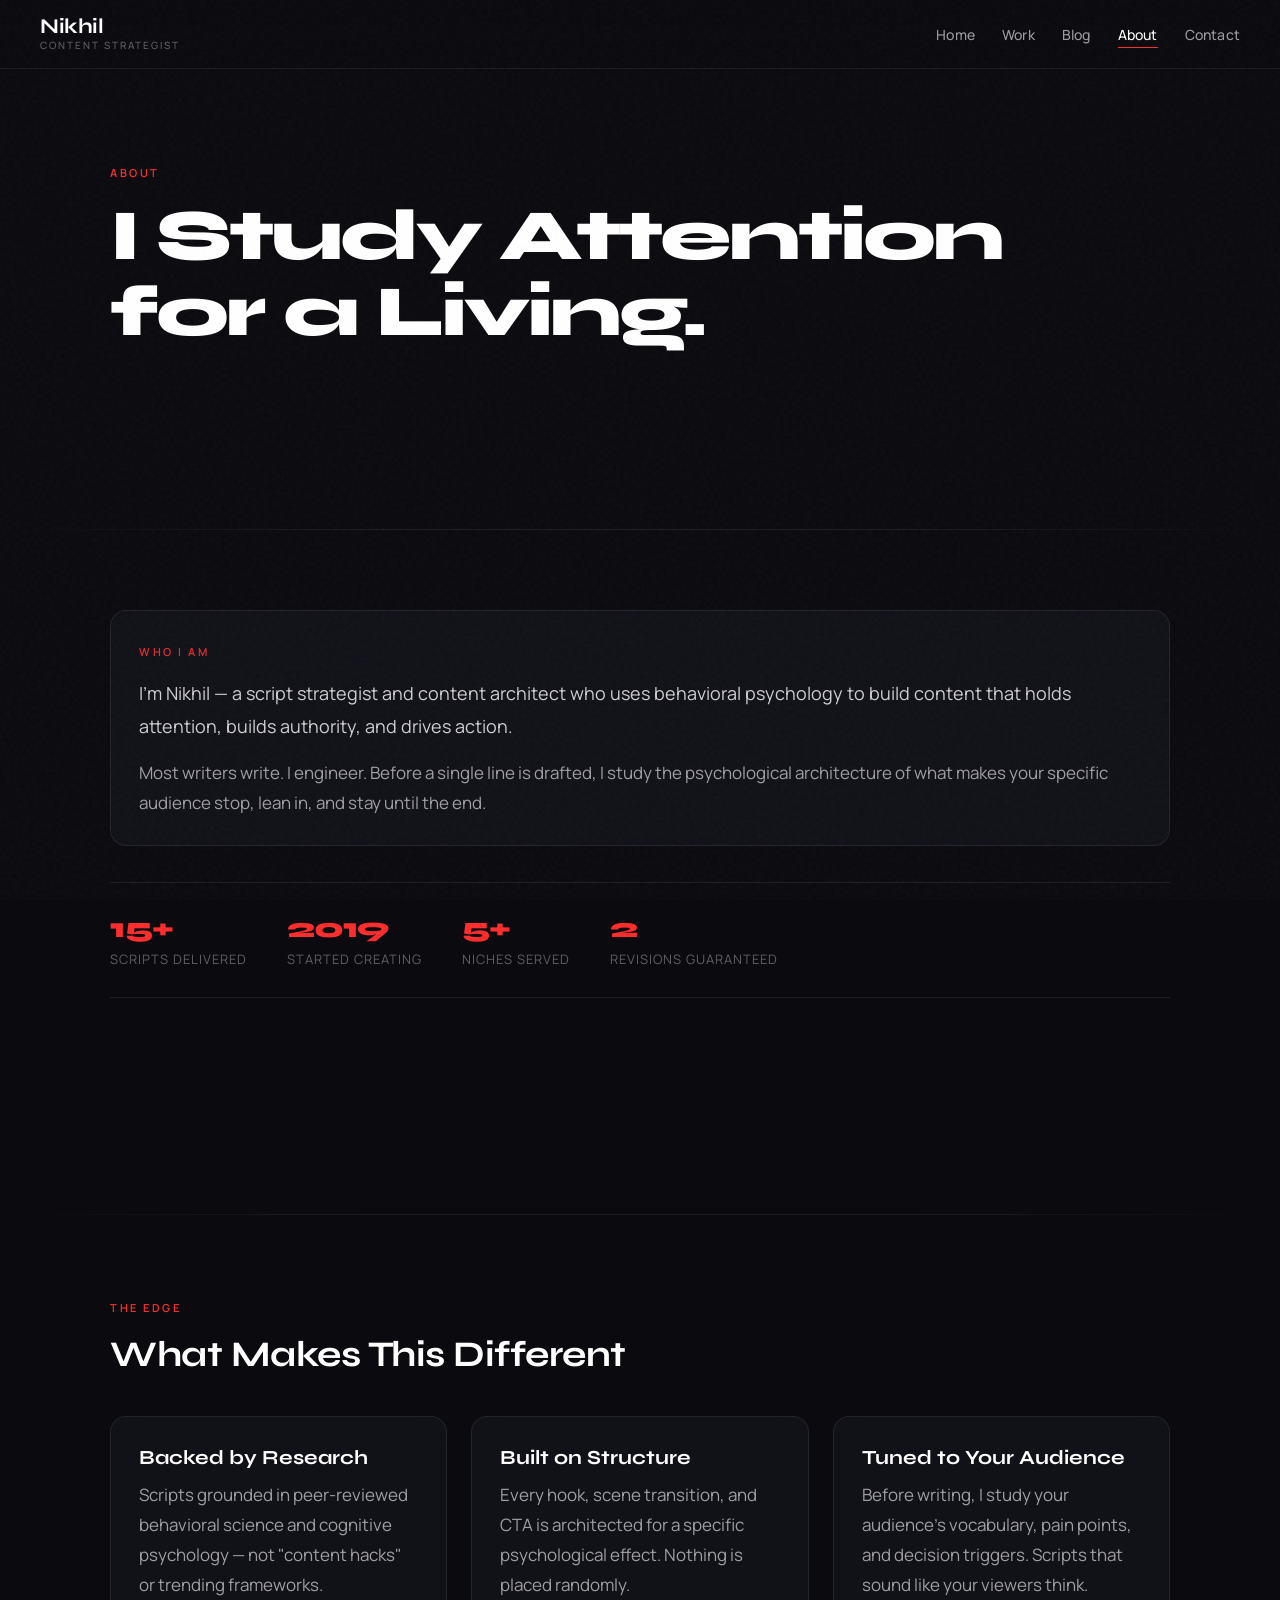
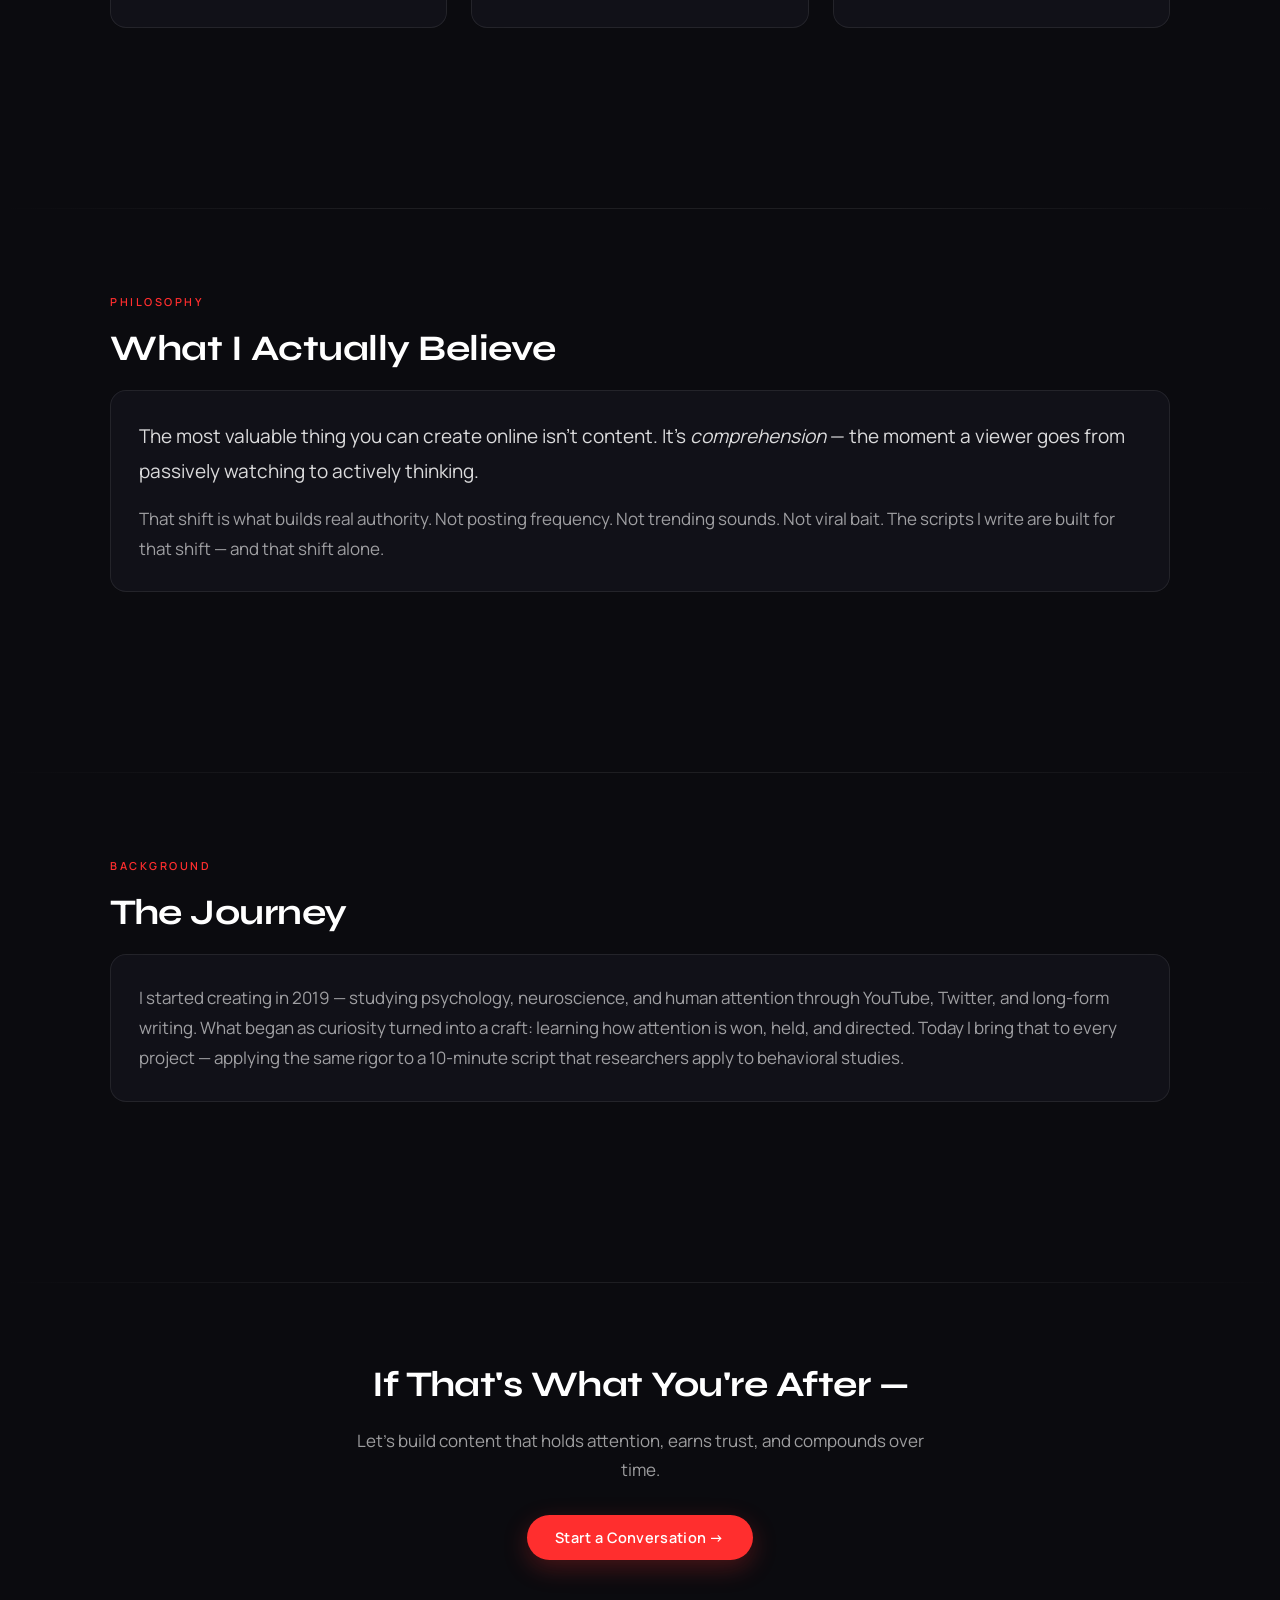
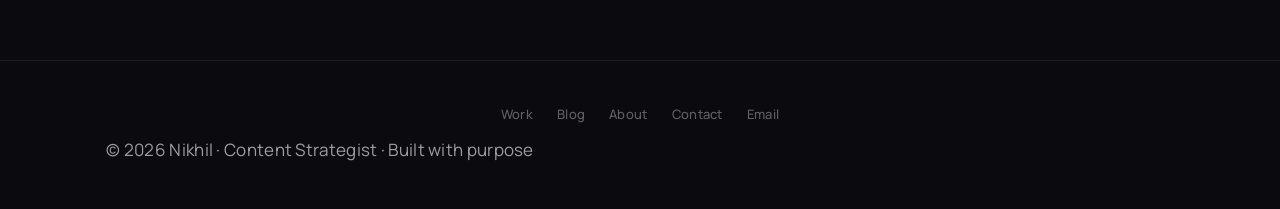
==== commit 2fccaed1: "Unify portfolio positioning and metadata in about.html" ====
--- a/about.html
+++ b/about.html
@@ -3,37 +3,43 @@
   <head>
     <meta charset="UTF-8" />
     <meta name="viewport" content="width=device-width, initial-scale=1.0" />
-    <title>About – Nikhil · Script Strategist</title>
-    <meta
-      name="description"
-      content="Nikhil is a psychology-driven script strategist helping coaches, creators, and entrepreneurs build content that holds attention and converts."
-    />
-
+    <title>About Nikhil | Content Strategist</title>
+    <meta name="description" content="Meet Nikhil, a content strategist exploring storytelling, psychology, and practical ways to make content clearer and more useful." />
+
+    <link rel="canonical" href="https://nikhild.dpdns.org/about.html" />
+    <meta property="og:type" content="website" />
+    <meta property="og:title" content="About Nikhil | Content Strategist" />
+    <meta property="og:description" content="Meet Nikhil, a content strategist exploring storytelling, psychology, and practical ways to make content clearer and more useful." />
+    <meta property="og:url" content="https://nikhild.dpdns.org/about.html" />
+    <meta name="twitter:card" content="summary" />
+    <meta name="twitter:title" content="About Nikhil | Content Strategist" />
+    <meta name="twitter:description" content="Meet Nikhil, a content strategist exploring storytelling, psychology, and practical ways to make content clearer and more useful." />
     <link rel="stylesheet" href="assets/css/style.css" />
     <link
       href="https://fonts.googleapis.com/css2?family=Syne:wght@700;800&family=Manrope:wght@400;500;600;700&display=swap"
       rel="stylesheet"
     />
+    <script defer src="https://cdn.vercel-insights.com/v1/script.js"></script>
   </head>
 
   <body>
     <div id="progress-bar"></div>
-    <div id="nav-overlay" class="nav-overlay"></div>
+    <div id="nav-overlay" class="nav-overlay" aria-hidden="true"></div>
 
     <!-- ─── NAV ─────────────────────────────────── -->
-    <nav>
+    <nav aria-label="Primary navigation">
       <a href="index.html" class="nav-brand">
         <h2>Nikhil</h2>
-        <span>Script Strategist</span>
+        <span>Content Strategist</span>
       </a>
-      <div class="nav-links">
+      <div class="nav-links" id="primary-navigation">
         <a href="index.html">Home</a>
         <a href="work.html">Work</a>
         <a href="blog.html">Blog</a>
         <a href="about.html">About</a>
         <a href="contact.html">Contact</a>
       </div>
-      <button class="hamburger" id="hamburger" aria-label="Toggle menu">
+      <button class="hamburger" id="hamburger" type="button" aria-label="Open navigation menu" aria-expanded="false" aria-controls="primary-navigation">
         <span></span><span></span><span></span>
       </button>
     </nav>
@@ -189,7 +195,7 @@
         <a href="contact.html">Contact</a>
         <a href="mailto:nikhildhakad514@gmail.com">Email</a>
       </div>
-      <p>© 2025 Nikhil · Script Strategist · Built with purpose</p>
+      <p>© 2026 Nikhil · Content Strategist · Built with purpose</p>
     </footer>
 
     <!-- Sticky mobile CTA -->
--- a/assets/css/style.css
+++ b/assets/css/style.css
@@ -1324,9 +1324,21 @@
 
 /* TESTIMONIAL VIDEO FIX */
 
-.testimonial-video-wrap video {
+.testimonial-video-wrap {
+  width: 100%;
+  aspect-ratio: 16 / 9;
+  overflow: hidden;
+  border-radius: 12px;
+  border: 1px solid var(--border);
   background: #000;
-  cursor: pointer;
+  margin-bottom: 20px;
+}
+
+.testimonial-video-wrap iframe {
+  width: 100%;
+  height: 100%;
+  display: block;
+  border: none;
 }
 
 /* MOBILE */
@@ -1349,3 +1361,191 @@
   align-items: center;
   justify-content: center;
 }
+
+/* ─── VERTICAL GRAPHIC POSTS ──────────────────── */
+
+.graphic-posts-section {
+  display: grid;
+  grid-template-columns: minmax(230px, 0.72fr) minmax(0, 1.28fr);
+  align-items: start;
+  gap: clamp(32px, 6vw, 84px);
+  padding-top: 80px;
+  padding-bottom: 80px;
+}
+
+.graphic-posts-intro {
+  position: sticky;
+  top: 140px;
+  padding-top: 24px;
+}
+
+.graphic-posts-intro h2 {
+  max-width: 420px;
+  font-size: clamp(32px, 4vw, 48px);
+  line-height: 1.12;
+  letter-spacing: -1.5px;
+}
+
+.graphic-posts-intro p {
+  margin-top: 16px;
+}
+
+.graphic-scroll-hint {
+  display: flex;
+  align-items: center;
+  gap: 12px;
+  margin-top: 34px;
+  color: var(--text-faint);
+  font-size: 11px;
+  font-weight: 700;
+  letter-spacing: 1.7px;
+  text-transform: uppercase;
+}
+
+.graphic-scroll-line {
+  width: 38px;
+  height: 1px;
+  background: var(--primary);
+  box-shadow: 0 0 12px var(--primary);
+}
+
+.graphic-posts-feed {
+  display: flex;
+  flex-direction: column;
+  gap: 20px;
+  max-height: 700px;
+  overflow-y: auto;
+  padding: 4px 12px 4px 4px;
+  overscroll-behavior: contain;
+  scroll-snap-type: y mandatory;
+  scrollbar-color: rgba(255, 46, 46, 0.55) rgba(255, 255, 255, 0.06);
+  scrollbar-width: thin;
+  border-radius: 20px;
+}
+
+.graphic-posts-feed:focus-visible {
+  outline: 2px solid var(--primary);
+  outline-offset: 5px;
+}
+
+.graphic-post {
+  flex: 0 0 auto;
+  overflow: hidden;
+  scroll-snap-align: start;
+  scroll-snap-stop: always;
+  background: linear-gradient(145deg, rgba(30, 30, 39, 0.96), rgba(14, 14, 19, 0.96));
+  border: 1px solid var(--border);
+  border-radius: 20px;
+  transition: border-color 0.3s ease, transform 0.3s ease, box-shadow 0.3s ease;
+}
+
+.graphic-post:hover {
+  transform: translateY(-3px);
+  border-color: var(--border-hover);
+  box-shadow: 0 22px 55px rgba(0, 0, 0, 0.45);
+}
+
+.graphic-post-image {
+  position: relative;
+  overflow: hidden;
+  aspect-ratio: 3 / 2;
+  background: #08080b;
+}
+
+.graphic-post-image::after {
+  content: "";
+  position: absolute;
+  inset: 55% 0 0;
+  background: linear-gradient(transparent, rgba(0, 0, 0, 0.52));
+  pointer-events: none;
+}
+
+.graphic-post-image img {
+  width: 100%;
+  height: 100%;
+  display: block;
+  object-fit: cover;
+  transition: transform 0.55s cubic-bezier(0.22, 1, 0.36, 1);
+}
+
+.graphic-post:hover .graphic-post-image img {
+  transform: scale(1.035);
+}
+
+.graphic-post-index {
+  position: absolute;
+  right: 16px;
+  bottom: 14px;
+  z-index: 1;
+  color: rgba(255, 255, 255, 0.8);
+  font-size: 11px;
+  font-weight: 700;
+  letter-spacing: 1.5px;
+}
+
+.graphic-post-caption {
+  display: flex;
+  align-items: center;
+  justify-content: space-between;
+  gap: 16px;
+  padding: 18px 22px 20px;
+}
+
+.graphic-post-caption .pill {
+  flex: 0 0 auto;
+  margin: 0;
+}
+
+.graphic-post-caption h3 {
+  margin: 0;
+  text-align: right;
+  font-size: 16px;
+}
+
+@media (max-width: 900px) {
+  .graphic-posts-section {
+    grid-template-columns: 1fr;
+    gap: 28px;
+  }
+
+  .graphic-posts-intro {
+    position: static;
+    padding-top: 0;
+  }
+
+  .graphic-scroll-hint {
+    margin-top: 22px;
+  }
+
+  .graphic-posts-feed {
+    max-height: min(72vh, 650px);
+  }
+}
+
+@media (max-width: 480px) {
+  .graphic-posts-section {
+    padding-top: 52px;
+    padding-bottom: 52px;
+  }
+
+  .graphic-posts-feed {
+    max-height: 68vh;
+    gap: 14px;
+    padding-right: 8px;
+  }
+
+  .graphic-post {
+    border-radius: 15px;
+  }
+
+  .graphic-post-caption {
+    align-items: flex-start;
+    flex-direction: column;
+    gap: 10px;
+    padding: 15px 16px 17px;
+  }
+
+  .graphic-post-caption h3 {
+    text-align: left;
+  }
+}
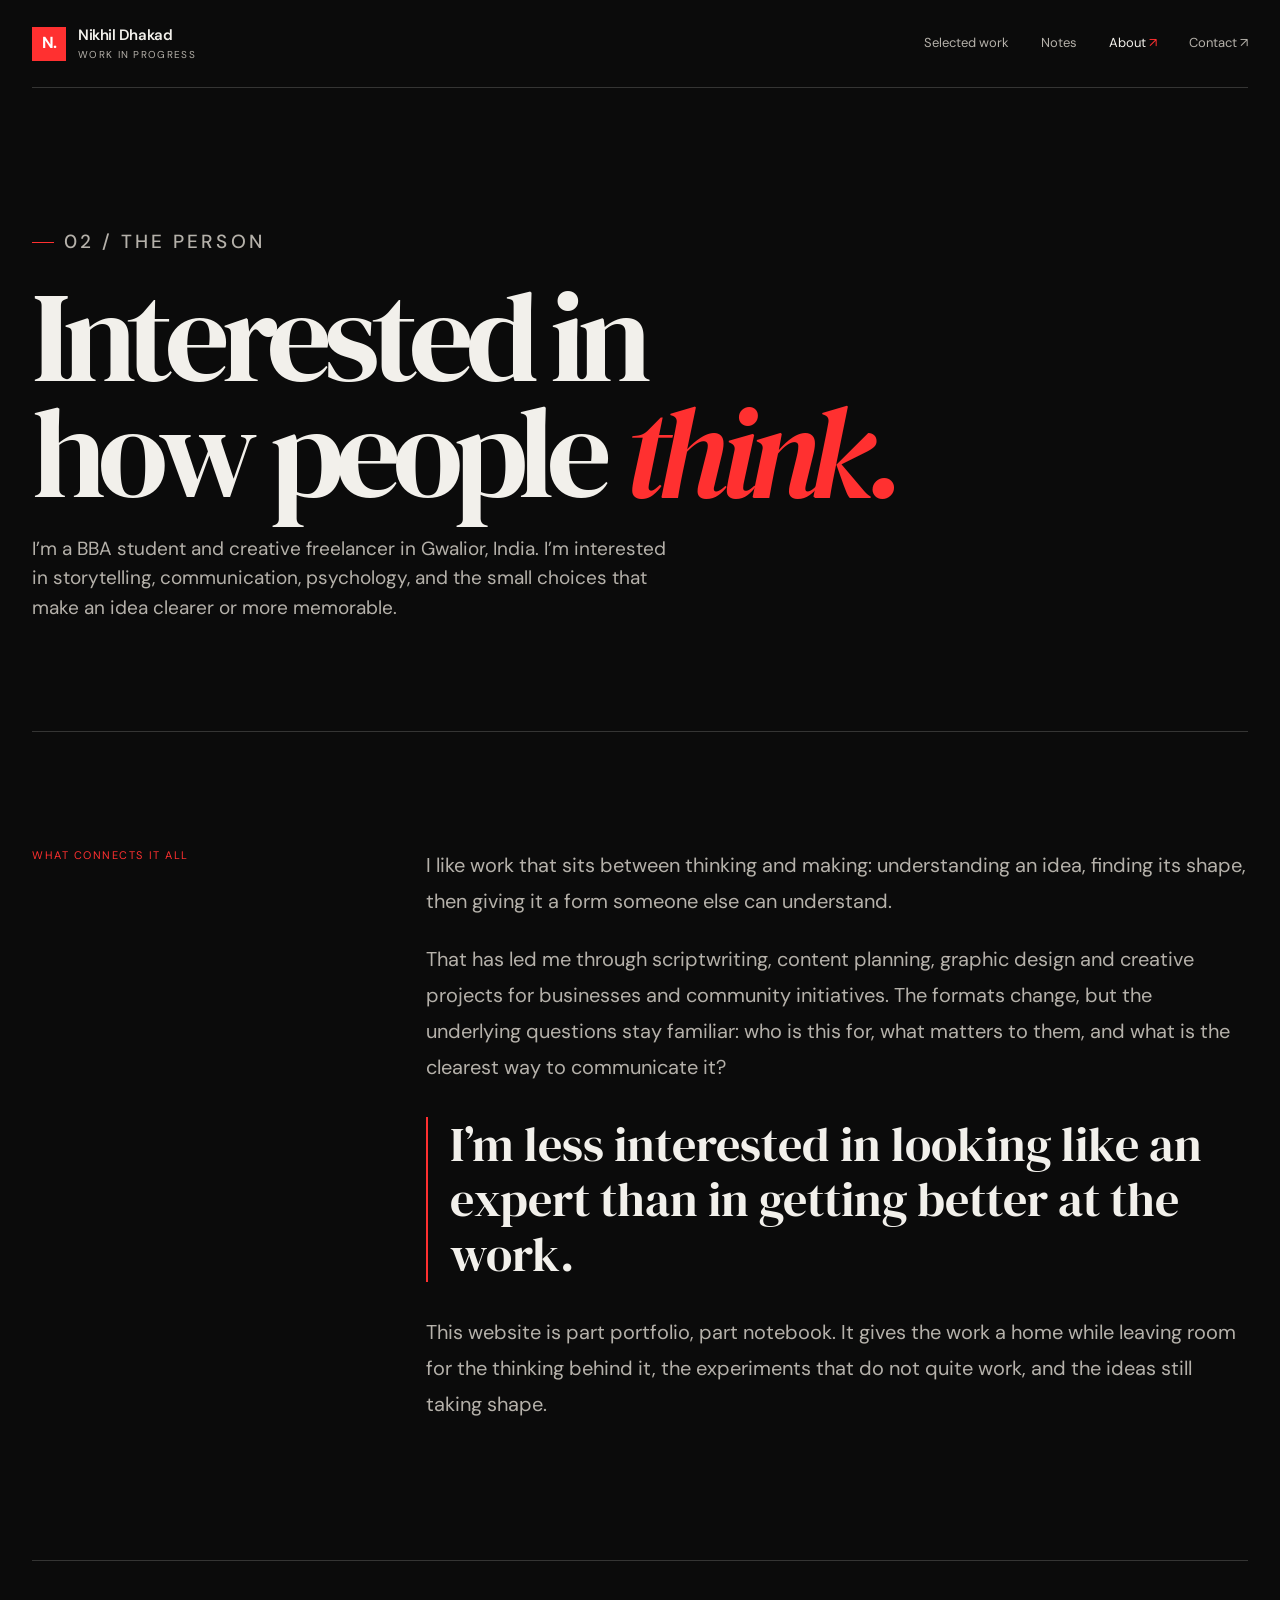
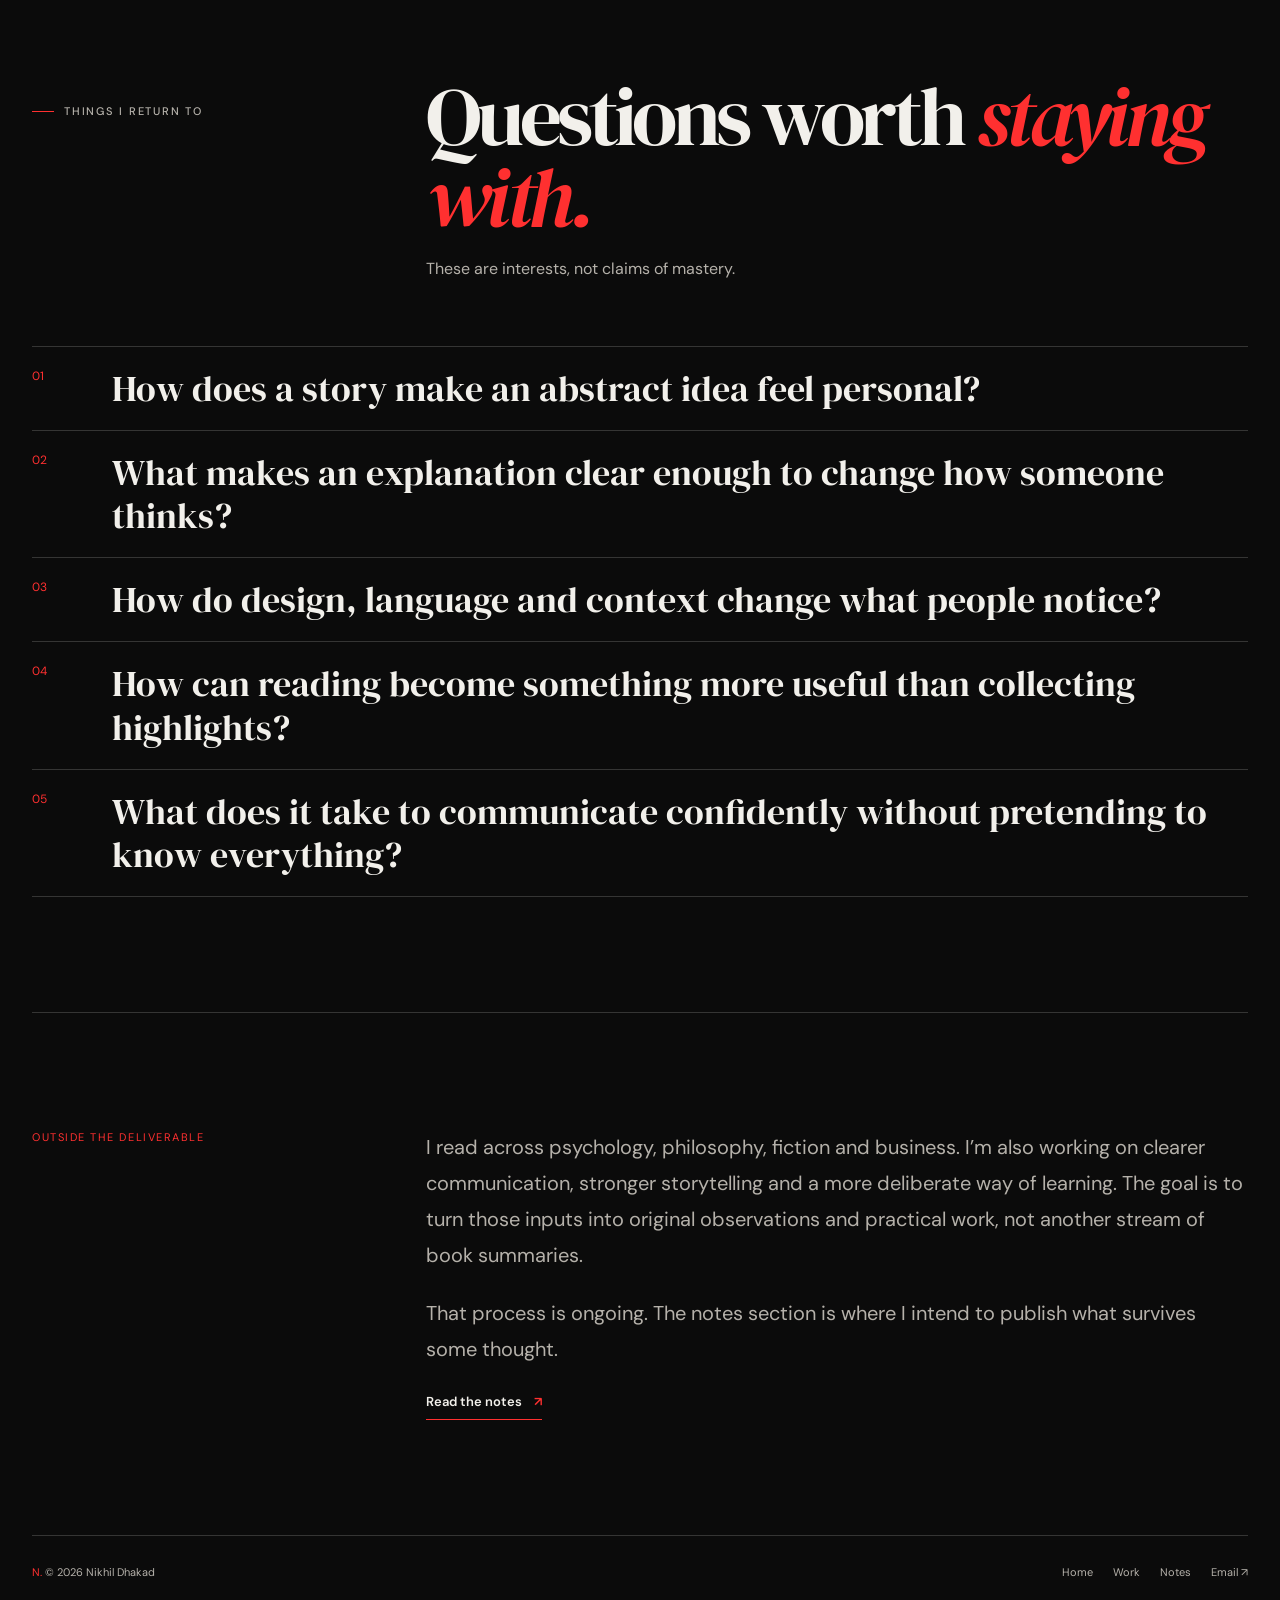
==== commit de211bc7: "Redesign about.html with editorial identity" ====
--- a/about.html
+++ b/about.html
@@ -1,208 +1,15 @@
 <!doctype html>
 <html lang="en">
-  <head>
-    <meta charset="UTF-8" />
-    <meta name="viewport" content="width=device-width, initial-scale=1.0" />
-    <title>About Nikhil | Content Strategist</title>
-    <meta name="description" content="Meet Nikhil, a content strategist exploring storytelling, psychology, and practical ways to make content clearer and more useful." />
-
-    <link rel="canonical" href="https://nikhild.dpdns.org/about.html" />
-    <meta property="og:type" content="website" />
-    <meta property="og:title" content="About Nikhil | Content Strategist" />
-    <meta property="og:description" content="Meet Nikhil, a content strategist exploring storytelling, psychology, and practical ways to make content clearer and more useful." />
-    <meta property="og:url" content="https://nikhild.dpdns.org/about.html" />
-    <meta name="twitter:card" content="summary" />
-    <meta name="twitter:title" content="About Nikhil | Content Strategist" />
-    <meta name="twitter:description" content="Meet Nikhil, a content strategist exploring storytelling, psychology, and practical ways to make content clearer and more useful." />
-    <link rel="stylesheet" href="assets/css/style.css" />
-    <link
-      href="https://fonts.googleapis.com/css2?family=Syne:wght@700;800&family=Manrope:wght@400;500;600;700&display=swap"
-      rel="stylesheet"
-    />
-    <script defer src="https://cdn.vercel-insights.com/v1/script.js"></script>
-  </head>
-
-  <body>
-    <div id="progress-bar"></div>
-    <div id="nav-overlay" class="nav-overlay" aria-hidden="true"></div>
-
-    <!-- ─── NAV ─────────────────────────────────── -->
-    <nav aria-label="Primary navigation">
-      <a href="index.html" class="nav-brand">
-        <h2>Nikhil</h2>
-        <span>Content Strategist</span>
-      </a>
-      <div class="nav-links" id="primary-navigation">
-        <a href="index.html">Home</a>
-        <a href="work.html">Work</a>
-        <a href="blog.html">Blog</a>
-        <a href="about.html">About</a>
-        <a href="contact.html">Contact</a>
-      </div>
-      <button class="hamburger" id="hamburger" type="button" aria-label="Open navigation menu" aria-expanded="false" aria-controls="primary-navigation">
-        <span></span><span></span><span></span>
-      </button>
-    </nav>
-
-    <!-- ─── HERO ─────────────────────────────────── -->
-    <section class="section" style="padding-top: 160px">
-      <span class="eyebrow reveal">About</span>
-      <h1 class="reveal">I Study Attention<br />for a Living.</h1>
-    </section>
-
-    <div class="divider"></div>
-
-    <!-- ─── WHO I AM ──────────────────────────────── -->
-    <section class="section" style="padding-top: 0">
-      <div class="card reveal">
-        <span class="eyebrow">Who I Am</span>
-        <p
-          style="
-            max-width: 100%;
-            font-size: 18px;
-            line-height: 1.8;
-            color: rgba(255, 255, 255, 0.8);
-          "
-        >
-          I'm Nikhil — a script strategist and content architect who uses
-          behavioral psychology to build content that holds attention, builds
-          authority, and drives action.
-        </p>
-        <p style="max-width: 100%; margin-top: 16px">
-          Most writers write. I engineer. Before a single line is drafted, I
-          study the psychological architecture of what makes your specific
-          audience stop, lean in, and stay until the end.
-        </p>
-      </div>
-
-      <!-- STATS -->
-      <div class="about-stats reveal delay-1">
-        <div class="about-stat">
-          <strong>15+</strong>
-          <span>Scripts Delivered</span>
-        </div>
-        <div class="about-stat">
-          <strong>2019</strong>
-          <span>Started Creating</span>
-        </div>
-        <div class="about-stat">
-          <strong>5+</strong>
-          <span>Niches Served</span>
-        </div>
-        <div class="about-stat">
-          <strong>2</strong>
-          <span>Revisions Guaranteed</span>
-        </div>
-      </div>
-    </section>
-
-    <div class="divider"></div>
-
-    <!-- ─── THE EDGE ──────────────────────────────── -->
-    <section class="section" style="padding-top: 0">
-      <span class="eyebrow reveal">The Edge</span>
-      <h2 class="reveal">What Makes This Different</h2>
-
-      <div class="grid">
-        <div class="card reveal delay-1">
-          <h3>Backed by Research</h3>
-          <p>
-            Scripts grounded in peer-reviewed behavioral science and cognitive
-            psychology — not "content hacks" or trending frameworks.
-          </p>
-        </div>
-        <div class="card reveal delay-2">
-          <h3>Built on Structure</h3>
-          <p>
-            Every hook, scene transition, and CTA is architected for a specific
-            psychological effect. Nothing is placed randomly.
-          </p>
-        </div>
-        <div class="card reveal delay-3">
-          <h3>Tuned to Your Audience</h3>
-          <p>
-            Before writing, I study your audience's vocabulary, pain points, and
-            decision triggers. Scripts that sound like your viewers think.
-          </p>
-        </div>
-      </div>
-    </section>
-
-    <div class="divider"></div>
-
-    <!-- ─── THE PHILOSOPHY ────────────────────────── -->
-    <section class="section" style="padding-top: 0">
-      <span class="eyebrow reveal">Philosophy</span>
-      <h2 class="reveal">What I Actually Believe</h2>
-
-      <div class="card reveal delay-1">
-        <p
-          style="
-            font-size: 19px;
-            line-height: 1.8;
-            color: rgba(255, 255, 255, 0.85);
-            max-width: 100%;
-          "
-        >
-          The most valuable thing you can create online isn't content. It's
-          <em>comprehension</em> — the moment a viewer goes from passively
-          watching to actively thinking.
-        </p>
-        <p style="margin-top: 16px; max-width: 100%">
-          That shift is what builds real authority. Not posting frequency. Not
-          trending sounds. Not viral bait. The scripts I write are built for
-          that shift — and that shift alone.
-        </p>
-      </div>
-    </section>
-
-    <div class="divider"></div>
-
-    <!-- ─── THE JOURNEY ────────────────────────────── -->
-    <section class="section" style="padding-top: 0">
-      <span class="eyebrow reveal">Background</span>
-      <h2 class="reveal">The Journey</h2>
-      <p class="card reveal delay-1" style="max-width: 100%">
-        I started creating in 2019 — studying psychology, neuroscience, and
-        human attention through YouTube, Twitter, and long-form writing. What
-        began as curiosity turned into a craft: learning how attention is won,
-        held, and directed. Today I bring that to every project — applying the
-        same rigor to a 10-minute script that researchers apply to behavioral
-        studies.
-      </p>
-    </section>
-
-    <div class="divider"></div>
-
-    <!-- ─── CTA ───────────────────────────────────── -->
-    <section class="section" style="padding-top: 0; text-align: center">
-      <h2 class="reveal">If That's What You're After —</h2>
-      <p class="reveal delay-1" style="margin: auto; text-align: center">
-        Let's build content that holds attention, earns trust, and compounds
-        over time.
-      </p>
-      <a href="contact.html" class="btn reveal delay-2"
-        >Start a Conversation →</a
-      >
-    </section>
-
-    <!-- ─── FOOTER ─────────────────────────────────── -->
-    <footer class="footer">
-      <div class="footer-links">
-        <a href="work.html">Work</a>
-        <a href="blog.html">Blog</a>
-        <a href="about.html">About</a>
-        <a href="contact.html">Contact</a>
-        <a href="mailto:nikhildhakad514@gmail.com">Email</a>
-      </div>
-      <p>© 2026 Nikhil · Content Strategist · Built with purpose</p>
-    </footer>
-
-    <!-- Sticky mobile CTA -->
-    <div class="sticky-cta">
-      <a href="contact.html" class="btn">Let's Work Together →</a>
-    </div>
-
-    <script src="assets/js/script.js"></script>
-  </body>
-</html>
+<head>
+<meta charset="utf-8"><meta name="viewport" content="width=device-width, initial-scale=1"><meta name="theme-color" content="#0b0b0b">
+<title>About — Nikhil Dhakad</title><meta name="description" content="A little about Nikhil Dhakad, his interests in communication, storytelling, psychology, and learning through making.">
+<link rel="canonical" href="https://nikhild.dpdns.org/about.html"><meta property="og:type" content="website"><meta property="og:title" content="About — Nikhil Dhakad"><meta property="og:description" content="A little about the person behind the work."><meta property="og:url" content="https://nikhild.dpdns.org/about.html"><meta name="twitter:card" content="summary">
+<link rel="preconnect" href="https://fonts.googleapis.com"><link rel="preconnect" href="https://fonts.gstatic.com" crossorigin><link href="https://fonts.googleapis.com/css2?family=DM+Sans:wght@400;500;600;700&family=DM+Serif+Display:ital@0;1&display=swap" rel="stylesheet"><link rel="stylesheet" href="assets/css/style.css"><script defer src="assets/js/script.js"></script>
+</head>
+<body><a class="skip-link" href="#main">Skip to content</a><header class="site-header"><a class="brand" href="index.html" aria-label="Nikhil, home"><span class="brand-mark">N.</span><span class="brand-copy"><strong>Nikhil Dhakad</strong><span>Work in progress</span></span></a><button class="menu-toggle" type="button" aria-expanded="false" aria-controls="site-nav">Menu</button><nav class="site-nav" id="site-nav" aria-label="Main navigation"><a href="work.html">Selected work</a><a href="notes.html">Notes</a><a href="about.html">About</a><a href="contact.html">Contact ↗</a></nav></header>
+<main id="main">
+<header class="page-intro wrap"><p class="kicker">02 / The person</p><h1>Interested in<br>how people <em>think.</em></h1><p>I’m a BBA student and creative freelancer in Gwalior, India. I’m interested in storytelling, communication, psychology, and the small choices that make an idea clearer or more memorable.</p></header>
+<section class="section wrap"><div class="editorial-copy"><p class="copy-label">What connects it all</p><div class="copy-body"><p>I like work that sits between thinking and making: understanding an idea, finding its shape, then giving it a form someone else can understand.</p><p>That has led me through scriptwriting, content planning, graphic design and creative projects for businesses and community initiatives. The formats change, but the underlying questions stay familiar: who is this for, what matters to them, and what is the clearest way to communicate it?</p><div class="pull-line">I’m less interested in looking like an expert than in getting better at the work.</div><p>This website is part portfolio, part notebook. It gives the work a home while leaving room for the thinking behind it, the experiments that do not quite work, and the ideas still taking shape.</p></div></div></section>
+<section class="section wrap"><div class="section-heading"><p class="kicker">Things I return to</p><div><h2>Questions worth <em>staying with.</em></h2><p>These are interests, not claims of mastery.</p></div></div><div class="question-list"><div class="question"><span>01</span><p>How does a story make an abstract idea feel personal?</p></div><div class="question"><span>02</span><p>What makes an explanation clear enough to change how someone thinks?</p></div><div class="question"><span>03</span><p>How do design, language and context change what people notice?</p></div><div class="question"><span>04</span><p>How can reading become something more useful than collecting highlights?</p></div><div class="question"><span>05</span><p>What does it take to communicate confidently without pretending to know everything?</p></div></div></section>
+<section class="section wrap"><div class="editorial-copy"><p class="copy-label">Outside the deliverable</p><div class="copy-body"><p>I read across psychology, philosophy, fiction and business. I’m also working on clearer communication, stronger storytelling and a more deliberate way of learning. The goal is to turn those inputs into original observations and practical work, not another stream of book summaries.</p><p>That process is ongoing. The notes section is where I intend to publish what survives some thought.</p><a class="text-link" href="notes.html">Read the notes <span>↗</span></a></div></div></section>
+</main><footer class="site-footer"><div><span class="footer-mark">N.</span> © 2026 Nikhil Dhakad</div><div class="footer-links"><a href="index.html">Home</a><a href="work.html">Work</a><a href="notes.html">Notes</a><a href="mailto:nikhildhakad514@gmail.com">Email ↗</a></div></footer></body></html>
--- a/assets/css/style.css
+++ b/assets/css/style.css
@@ -1,1551 +1,176 @@
+/* NIKHIL — EDITORIAL FIELD NOTES
+   A quieter, more deliberate system: typography, real work, clear reading.
+*/
 :root {
-  --bg: #0b0b0f;
-  --surface: #111116;
-  --card: rgba(21, 21, 29, 0.7);
-  --primary: #ff2e2e;
-  --primary-dim: rgba(255, 46, 46, 0.12);
-  --text: #ffffff;
-  --text-muted: rgba(255, 255, 255, 0.6);
-  --text-faint: rgba(255, 255, 255, 0.35);
-  --border: rgba(255, 255, 255, 0.08);
-  --border-hover: rgba(255, 46, 46, 0.22);
-  --glow: rgba(255, 46, 46, 0.15);
-  --font-display: "Syne", sans-serif;
-  --font-body: "Manrope", sans-serif;
+  color-scheme: dark;
+  --ink: #0b0b0b;
+  --paper: #f2f0eb;
+  --paper-dim: #b5b1aa;
+  --red: #ff3030;
+  --line: rgba(242, 240, 235, .18);
+  --line-dark: rgba(11, 11, 11, .18);
+  --serif: "DM Serif Display", Georgia, serif;
+  --sans: "DM Sans", Arial, sans-serif;
+  --page: min(1320px, calc(100% - 64px));
 }
-
-* {
-  margin: 0;
-  padding: 0;
-  box-sizing: border-box;
-  max-width: 100%;
+* { box-sizing: border-box; }
+html { scroll-behavior: smooth; background: var(--ink); }
+body { margin: 0; background: var(--ink); color: var(--paper); font-family: var(--sans); font-size: 16px; line-height: 1.55; -webkit-font-smoothing: antialiased; }
+body, h1, h2, h3, p, figure { margin-block-start: 0; }
+img { display: block; max-width: 100%; height: auto; }
+a { color: inherit; text-decoration: none; }
+button, input, textarea { font: inherit; }
+::selection { background: var(--red); color: white; }
+a:focus-visible, button:focus-visible { outline: 2px solid var(--red); outline-offset: 5px; }
+.skip-link { position: absolute; top: -100px; left: 20px; z-index: 2000; padding: 10px 14px; color: var(--ink); background: var(--paper); }
+.skip-link:focus { top: 16px; }
+.site-header { width: var(--page); margin: 0 auto; min-height: 88px; display: flex; align-items: center; justify-content: space-between; gap: 24px; border-bottom: 1px solid var(--line); }
+.brand { display: flex; align-items: center; gap: 12px; min-width: max-content; }
+.brand-mark { display: grid; place-items: center; width: 34px; height: 34px; background: var(--red); color: white; font-weight: 700; letter-spacing: -.08em; }
+.brand-copy { display: grid; line-height: 1.1; }
+.brand-copy strong { font-size: 15px; font-weight: 600; letter-spacing: -.03em; }
+.brand-copy span { margin-top: 5px; color: var(--paper-dim); font-size: 10px; letter-spacing: .13em; text-transform: uppercase; }
+.site-nav { display: flex; align-items: center; gap: clamp(16px, 2.5vw, 36px); }
+.site-nav a { color: var(--paper-dim); font-size: 13px; transition: color .18s ease; }
+.site-nav a:hover, .site-nav a[aria-current="page"] { color: var(--paper); }
+.site-nav a[aria-current="page"]::after { content: " ↗"; color: var(--red); }
+.menu-toggle { display: none; border: 1px solid var(--line); color: var(--paper); background: transparent; padding: 9px 12px; cursor: pointer; }
+main { overflow: clip; }
+.wrap { width: var(--page); margin-inline: auto; }
+.kicker { display: flex; align-items: center; gap: 10px; color: var(--paper-dim); font-size: 11px; font-weight: 500; letter-spacing: .16em; line-height: 1.4; text-transform: uppercase; }
+.kicker::before { content: ""; width: 22px; height: 1px; background: var(--red); }
+.hero { min-height: min(820px, calc(100svh - 88px)); display: grid; grid-template-columns: minmax(0, 1.35fr) minmax(260px, .65fr); align-items: center; gap: 7vw; padding-block: clamp(78px, 10vw, 150px) clamp(76px, 9vw, 120px); }
+.hero h1 { max-width: 920px; margin: 28px 0 28px; font-family: var(--serif); font-size: clamp(66px, 10.4vw, 150px); font-weight: 400; letter-spacing: -.065em; line-height: .88; }
+.hero h1 em { color: var(--red); font-weight: 400; }
+.hero-intro { max-width: 520px; color: var(--paper-dim); font-size: clamp(16px, 1.5vw, 19px); line-height: 1.7; }
+.hero-actions { display: flex; align-items: center; flex-wrap: wrap; gap: 18px 28px; margin-top: 34px; }
+.text-link { display: inline-flex; align-items: center; gap: 12px; border-bottom: 1px solid var(--red); padding-bottom: 7px; font-size: 13px; font-weight: 600; }
+.text-link span { color: var(--red); transition: transform .18s ease; }
+.text-link:hover span { transform: translate(3px, -3px); }
+.hero-side { align-self: end; padding-bottom: 12px; }
+.hero-index { margin-bottom: 34px; border-top: 1px solid var(--line); }
+.hero-index div { display: flex; justify-content: space-between; gap: 16px; padding: 12px 0; border-bottom: 1px solid var(--line); color: var(--paper-dim); font-size: 12px; }
+.hero-index span:first-child { color: var(--red); font-variant-numeric: tabular-nums; }
+.side-note { max-width: 280px; color: var(--paper-dim); font-family: var(--serif); font-size: clamp(23px, 2.3vw, 31px); line-height: 1.2; }
+.side-note em { color: var(--paper); }
+.section { padding-block: clamp(72px, 9vw, 130px); border-top: 1px solid var(--line); }
+.section-heading { display: grid; grid-template-columns: minmax(130px, .45fr) minmax(0, 1fr); gap: 24px; align-items: start; margin-bottom: clamp(32px, 5vw, 68px); }
+.section-heading .kicker { padding-top: 10px; }
+.section-heading h2 { max-width: 800px; margin: 0; font-family: var(--serif); font-size: clamp(42px, 6.5vw, 86px); font-weight: 400; letter-spacing: -.055em; line-height: .98; }
+.section-heading h2 em { color: var(--red); font-weight: 400; }
+.section-heading p { max-width: 500px; margin: 18px 0 0; color: var(--paper-dim); }
+.thesis { display: grid; grid-template-columns: .45fr 1fr; gap: 24px; }
+.thesis-label { color: var(--red); font-size: 11px; letter-spacing: .15em; text-transform: uppercase; }
+.thesis-copy { max-width: 900px; font-family: var(--serif); font-size: clamp(29px, 4vw, 55px); letter-spacing: -.035em; line-height: 1.16; }
+.thesis-copy span { color: var(--paper-dim); }
+.work-grid { display: grid; grid-template-columns: repeat(12, minmax(0, 1fr)); gap: clamp(20px, 3vw, 42px) 22px; }
+.work-item { min-width: 0; }
+.work-item:nth-child(1) { grid-column: 1 / span 7; }
+.work-item:nth-child(2) { grid-column: 8 / span 5; margin-top: 110px; }
+.work-item:nth-child(3) { grid-column: 3 / span 7; }
+.work-visual { position: relative; overflow: hidden; background: #181818; border: 1px solid var(--line); }
+.work-visual img { width: 100%; aspect-ratio: 16 / 10; object-fit: cover; transition: transform .45s cubic-bezier(.2,.7,.2,1), opacity .3s ease; }
+.work-item:nth-child(2) .work-visual img { aspect-ratio: 4 / 5; }
+.work-item:hover .work-visual img { transform: scale(1.025); opacity: .88; }
+.work-visual::after { content: "↗"; position: absolute; right: 14px; bottom: 14px; display: grid; place-items: center; width: 36px; height: 36px; color: var(--ink); background: var(--paper); font-size: 17px; }
+.work-meta { display: flex; justify-content: space-between; gap: 18px; margin-top: 14px; color: var(--paper-dim); font-size: 11px; letter-spacing: .08em; text-transform: uppercase; }
+.work-title { margin: 8px 0 6px; font-family: var(--serif); font-size: clamp(27px, 3vw, 42px); font-weight: 400; letter-spacing: -.035em; line-height: 1.05; }
+.work-desc { max-width: 480px; margin: 0; color: var(--paper-dim); font-size: 14px; }
+.section-foot { display: flex; justify-content: flex-end; margin-top: 36px; }
+.quote-band { display: grid; grid-template-columns: .45fr 1fr; gap: 24px; padding-block: clamp(42px, 6vw, 78px); border-top: 1px solid var(--line); border-bottom: 1px solid var(--line); }
+.quote-band blockquote { max-width: 850px; margin: 0; font-family: var(--serif); font-size: clamp(32px, 5vw, 66px); letter-spacing: -.045em; line-height: 1.08; }
+.quote-band blockquote::before { content: "“"; color: var(--red); }
+.quote-credit { grid-column: 2; margin-top: -8px; color: var(--paper-dim); font-size: 12px; }
+.notes-preview { border-top: 1px solid var(--line); }
+.note-row { display: grid; grid-template-columns: 80px minmax(0, 1fr) auto; align-items: center; gap: 24px; padding: 24px 0; border-bottom: 1px solid var(--line); }
+.note-number { color: var(--red); font-size: 12px; font-variant-numeric: tabular-nums; }
+.note-title { margin: 0; font-family: var(--serif); font-size: clamp(24px, 3vw, 40px); font-weight: 400; letter-spacing: -.03em; line-height: 1.15; }
+.note-subtitle { margin: 7px 0 0; color: var(--paper-dim); font-size: 13px; }
+.note-arrow { color: var(--red); font-size: 20px; }
+.page-intro { padding-block: clamp(78px, 11vw, 155px) clamp(52px, 7vw, 90px); }
+.page-intro h1 { max-width: 1000px; margin: 24px 0; font-family: var(--serif); font-size: clamp(58px, 10vw, 128px); font-weight: 400; letter-spacing: -.065em; line-height: .9; }
+.page-intro h1 em { color: var(--red); font-weight: 400; }
+.page-intro p { max-width: 650px; color: var(--paper-dim); font-size: clamp(16px, 1.6vw, 19px); }
+.page-index { display: flex; flex-wrap: wrap; gap: 10px 24px; margin-top: 28px; color: var(--paper-dim); font-size: 11px; letter-spacing: .11em; text-transform: uppercase; }
+.page-index span::before { content: "↳ "; color: var(--red); }
+.project { display: grid; grid-template-columns: minmax(0, .75fr) minmax(0, 1.25fr); gap: clamp(28px, 5vw, 76px); padding-block: clamp(42px, 7vw, 88px); border-top: 1px solid var(--line); }
+.project:nth-of-type(even) .project-media { order: 2; }
+.project-media { align-self: start; }
+.project-media img { width: 100%; aspect-ratio: 4 / 3; object-fit: cover; background: #171717; border: 1px solid var(--line); }
+.project-copy { padding-top: 4px; }
+.project-no { color: var(--red); font-size: 11px; letter-spacing: .14em; text-transform: uppercase; }
+.project h2 { margin: 18px 0 16px; font-family: var(--serif); font-size: clamp(35px, 5vw, 62px); font-weight: 400; letter-spacing: -.05em; line-height: .98; }
+.project-lede { max-width: 580px; color: var(--paper-dim); font-size: 16px; }
+.project-details { display: grid; grid-template-columns: 1fr 1fr; gap: 24px; margin: 30px 0; }
+.project-details h3 { margin-bottom: 8px; color: var(--red); font-size: 10px; letter-spacing: .13em; text-transform: uppercase; }
+.project-details p { margin: 0; color: var(--paper-dim); font-size: 13px; line-height: 1.7; }
+.project-link { display: inline-flex; gap: 10px; align-items: center; margin-top: 6px; padding-bottom: 7px; border-bottom: 1px solid var(--red); font-size: 13px; }
+.visual-index { display: grid; grid-template-columns: repeat(4, minmax(0, 1fr)); gap: 12px; }
+.visual-index figure { margin: 0; }
+.visual-index img { width: 100%; aspect-ratio: 3 / 4; object-fit: cover; background: #171717; border: 1px solid var(--line); }
+.visual-index figcaption { padding-top: 10px; color: var(--paper-dim); font-size: 11px; }
+.editorial-copy { display: grid; grid-template-columns: .45fr 1fr; gap: 24px; }
+.editorial-copy .copy-label { color: var(--red); font-size: 11px; letter-spacing: .14em; text-transform: uppercase; }
+.editorial-copy .copy-body { max-width: 820px; }
+.editorial-copy .copy-body p { margin-bottom: 22px; color: var(--paper-dim); font-size: clamp(16px, 1.6vw, 20px); line-height: 1.8; }
+.pull-line { margin: 32px 0; padding-left: 22px; border-left: 2px solid var(--red); font-family: var(--serif); font-size: clamp(27px, 4vw, 48px); line-height: 1.15; }
+.question-list { border-top: 1px solid var(--line); }
+.question { display: grid; grid-template-columns: 60px minmax(0, 1fr); gap: 20px; padding: 20px 0; border-bottom: 1px solid var(--line); }
+.question span { color: var(--red); font-size: 12px; }
+.question p { margin: 0; font-family: var(--serif); font-size: clamp(23px, 3vw, 36px); line-height: 1.2; }
+.contact-row { display: grid; grid-template-columns: .45fr 1fr; gap: 24px; padding: 24px 0; border-top: 1px solid var(--line); }
+.contact-row:last-child { border-bottom: 1px solid var(--line); }
+.contact-label { color: var(--paper-dim); font-size: 11px; letter-spacing: .13em; text-transform: uppercase; }
+.contact-value { font-family: var(--serif); font-size: clamp(26px, 4vw, 46px); letter-spacing: -.035em; overflow-wrap: anywhere; }
+.contact-value a:hover { color: var(--red); }
+.contact-note { max-width: 600px; margin-top: 22px; color: var(--paper-dim); font-size: 14px; }
+.site-footer { width: var(--page); margin: 0 auto; padding-block: 28px 36px; border-top: 1px solid var(--line); display: flex; justify-content: space-between; align-items: flex-start; gap: 24px; color: var(--paper-dim); font-size: 11px; }
+.footer-links { display: flex; flex-wrap: wrap; gap: 10px 20px; }
+.footer-links a:hover { color: var(--paper); }
+.footer-mark { color: var(--red); }
+.fine-print { color: var(--paper-dim); font-size: 11px; }
+.red-rule { width: 100%; height: 2px; background: var(--red); }
+@media (max-width: 760px) {
+  :root { --page: calc(100% - 36px); }
+  .site-header { min-height: 72px; gap: 14px; }
+  .menu-toggle { display: inline-flex; }
+  .site-nav { position: absolute; top: 71px; left: 0; right: 0; display: none; flex-direction: column; align-items: stretch; gap: 0; padding: 12px 18px 22px; background: var(--ink); border-bottom: 1px solid var(--line); }
+  .site-nav.is-open { display: flex; }
+  .site-nav a { padding: 13px 0; border-bottom: 1px solid var(--line); font-size: 15px; }
+  .site-nav a:last-child { border-bottom: 0; }
+  .hero { min-height: auto; grid-template-columns: 1fr; gap: 48px; padding-block: 90px 78px; }
+  .hero h1 { font-size: clamp(62px, 16vw, 105px); }
+  .hero-side { display: grid; grid-template-columns: 1fr 1fr; align-items: start; gap: 20px; }
+  .hero-index { margin: 0; }
+  .side-note { font-size: 25px; }
+  .section-heading, .thesis, .quote-band, .editorial-copy { grid-template-columns: 1fr; gap: 22px; }
+  .section-heading .kicker { padding-top: 0; }
+  .work-grid { grid-template-columns: 1fr 1fr; gap: 30px 14px; }
+  .work-item:nth-child(1), .work-item:nth-child(2), .work-item:nth-child(3) { grid-column: auto; margin-top: 0; }
+  .work-item:nth-child(3) { grid-column: 1 / -1; }
+  .work-item:nth-child(2) .work-visual img { aspect-ratio: 16 / 10; }
+  .work-title { font-size: 26px; }
+  .work-meta { flex-direction: column; gap: 3px; font-size: 9px; }
+  .quote-credit { grid-column: 1; margin-top: 0; }
+  .project { grid-template-columns: 1fr; gap: 25px; }
+  .project:nth-of-type(even) .project-media { order: 0; }
+  .project-media img { aspect-ratio: 16 / 10; }
+  .project-details { gap: 18px; }
+  .visual-index { grid-template-columns: repeat(2, minmax(0, 1fr)); gap: 20px 12px; }
+  .note-row { grid-template-columns: 35px minmax(0, 1fr) auto; gap: 12px; }
+  .contact-row { grid-template-columns: 1fr; gap: 8px; }
+  .site-footer { flex-direction: column; }
 }
-
-html,
-body {
-  overflow-x: hidden;
-  scroll-behavior: smooth;
+@media (max-width: 420px) {
+  :root { --page: calc(100% - 28px); }
+  .hero h1 { font-size: 59px; }
+  .hero-side { grid-template-columns: 1fr; }
+  .work-grid { grid-template-columns: 1fr; }
+  .work-item:nth-child(3) { grid-column: auto; }
+  .work-visual img, .work-item:nth-child(2) .work-visual img { aspect-ratio: 16 / 10; }
+  .project-details { grid-template-columns: 1fr; }
+  .page-intro h1 { font-size: 57px; }
 }
-
-body {
-  font-family: var(--font-body);
-  background: var(--bg);
-  color: var(--text);
+@media (prefers-reduced-motion: reduce) {
+  *, *::before, *::after { scroll-behavior: auto !important; transition-duration: .01ms !important; animation-duration: .01ms !important; animation-iteration-count: 1 !important; }
 }
-
-/* GRAIN OVERLAY */
-body::after {
-  content: "";
-  position: fixed;
-  inset: 0;
-  background-image: url("data:image/svg+xml,%3Csvg viewBox='0 0 256 256' xmlns='http://www.w3.org/2000/svg'%3E%3Cfilter id='n'%3E%3CfeTurbulence type='fractalNoise' baseFrequency='0.9' numOctaves='4' stitchTiles='stitch'/%3E%3C/filter%3E%3Crect width='100%25' height='100%25' filter='url(%23n)'/%3E%3C/svg%3E");
-  opacity: 0.032;
-  pointer-events: none;
-  z-index: 9998;
-}
-
-/* SCROLL PROGRESS BAR */
-#progress-bar {
-  position: fixed;
-  top: 0;
-  left: 0;
-  height: 2px;
-  width: 0%;
-  background: var(--primary);
-  z-index: 9999;
-  box-shadow: 0 0 12px var(--primary);
-  transition: width 0.08s linear;
-}
-
-/* ─── TYPOGRAPHY ─────────────────────────────── */
-
-h1,
-h2,
-h3,
-h4 {
-  font-family: var(--font-display);
-}
-
-h1 {
-  font-size: 72px;
-  font-weight: 800;
-  line-height: 1.05;
-  letter-spacing: -3px;
-}
-
-h2 {
-  font-size: 36px;
-  margin-bottom: 20px;
-  font-weight: 700;
-  letter-spacing: -0.5px;
-}
-
-h3 {
-  font-size: 20px;
-  margin-bottom: 10px;
-  font-weight: 700;
-}
-
-p {
-  font-size: 17px;
-  color: var(--text-muted);
-  line-height: 1.75;
-  max-width: 600px;
-  font-weight: 400;
-}
-
-/* EYEBROW LABEL */
-.eyebrow {
-  display: inline-block;
-  font-size: 11px;
-  font-family: var(--font-body);
-  letter-spacing: 2.5px;
-  text-transform: uppercase;
-  color: var(--primary);
-  font-weight: 600;
-  margin-bottom: 18px;
-  opacity: 0.9;
-}
-
-/* ─── NAV ─────────────────────────────────────── */
-
-nav {
-  position: fixed;
-  width: 100%;
-  top: 0;
-  padding: 16px 40px;
-  display: flex;
-  justify-content: space-between;
-  align-items: center;
-  background: rgba(10, 10, 15, 0.8);
-  backdrop-filter: blur(20px);
-  -webkit-backdrop-filter: blur(20px);
-  z-index: 1000;
-  border-bottom: 1px solid var(--border);
-}
-
-.nav-brand {
-  display: flex;
-  flex-direction: column;
-  gap: 1px;
-  text-decoration: none;
-  color: inherit;
-}
-
-.nav-brand h2 {
-  font-family: var(--font-display);
-  font-size: 21px;
-  margin-bottom: 0;
-  letter-spacing: -0.5px;
-  line-height: 1;
-}
-
-.nav-brand span {
-  font-size: 10px;
-  letter-spacing: 2px;
-  text-transform: uppercase;
-  color: var(--text-faint);
-  font-family: var(--font-body);
-  font-weight: 500;
-}
-
-.nav-links a {
-  color: var(--text-muted);
-  margin-left: 24px;
-  text-decoration: none;
-  font-size: 14px;
-  font-weight: 500;
-  position: relative;
-  transition: color 0.25s;
-  letter-spacing: 0.2px;
-}
-
-.nav-links a::after {
-  content: "";
-  position: absolute;
-  bottom: -4px;
-  left: 0;
-  width: 0;
-  height: 1.5px;
-  background: var(--primary);
-  transition: width 0.3s ease;
-  border-radius: 2px;
-}
-
-.nav-links a:hover {
-  color: white;
-}
-.nav-links a:hover::after,
-.nav-links a.active::after {
-  width: 100%;
-}
-.nav-links a.active {
-  color: white;
-}
-
-/* HAMBURGER */
-.hamburger {
-  display: none;
-  flex-direction: column;
-  justify-content: center;
-  gap: 5px;
-  background: none;
-  border: none;
-  cursor: pointer;
-  padding: 6px;
-  z-index: 1002;
-  flex-shrink: 0;
-}
-
-.hamburger span {
-  display: block;
-  width: 22px;
-  height: 2px;
-  background: var(--text);
-  border-radius: 2px;
-  transition: all 0.3s ease;
-}
-
-.hamburger.open span:nth-child(1) {
-  transform: translateY(7px) rotate(45deg);
-}
-.hamburger.open span:nth-child(2) {
-  opacity: 0;
-  transform: scaleX(0);
-}
-.hamburger.open span:nth-child(3) {
-  transform: translateY(-7px) rotate(-45deg);
-}
-
-/* ─── HERO ─────────────────────────────────────── */
-
-.hero {
-  min-height: 100vh;
-  display: flex;
-  align-items: center;
-  max-width: 1000px;
-  margin: auto;
-  padding: 160px 20px 100px;
-  position: relative;
-}
-
-.hero-content {
-  animation: heroFadeUp 0.9s cubic-bezier(0.22, 1, 0.36, 1) forwards;
-}
-
-@keyframes heroFadeUp {
-  from {
-    opacity: 0;
-    transform: translateY(28px);
-  }
-  to {
-    opacity: 1;
-    transform: translateY(0);
-  }
-}
-
-.hero h1 span.highlight {
-  display: block;
-  color: var(--primary);
-}
-
-.hero > .hero-content > p {
-  font-size: 19px;
-  margin-top: 22px;
-  opacity: 0.7;
-  max-width: 520px;
-}
-
-/* TRUST BAR */
-.trust-bar {
-  display: flex;
-  align-items: center;
-  gap: 28px;
-  margin-top: 36px;
-  flex-wrap: wrap;
-}
-
-.trust-bar .btn {
-  margin-top: 0;
-}
-
-.trust-stats {
-  display: flex;
-  gap: 24px;
-  flex-wrap: wrap;
-}
-
-.trust-stat {
-  display: flex;
-  flex-direction: column;
-  gap: 2px;
-}
-
-.trust-stat strong {
-  font-size: 15px;
-  font-weight: 700;
-  color: white;
-  font-family: var(--font-display);
-}
-
-.trust-stat span {
-  font-size: 11.5px;
-  color: var(--text-faint);
-  letter-spacing: 0.3px;
-}
-
-.hero-availability {
-  display: block;
-  margin-top: 16px;
-  font-size: 13px;
-  color: var(--text-faint);
-  letter-spacing: 0.3px;
-}
-
-.hero-availability span {
-  color: #4ade80;
-  margin-right: 6px;
-}
-
-.hero::before {
-  content: "";
-  position: absolute;
-  width: 700px;
-  height: 700px;
-  background: radial-gradient(circle, rgba(255, 46, 46, 0.18), transparent 70%);
-  filter: blur(130px);
-  top: 15%;
-  left: 65%;
-  transform: translateX(-50%);
-  animation: glowPulse 8s ease-in-out infinite alternate;
-  pointer-events: none;
-}
-
-/* secondary cool glow */
-.hero::after {
-  content: "";
-  position: absolute;
-  width: 500px;
-  height: 500px;
-  background: radial-gradient(circle, rgba(60, 30, 120, 0.2), transparent 70%);
-  filter: blur(100px);
-  top: 50%;
-  left: -10%;
-  pointer-events: none;
-  z-index: 0;
-}
-
-@keyframes glowPulse {
-  from {
-    opacity: 0.4;
-    transform: translateX(-50%) scale(0.93);
-  }
-  to {
-    opacity: 0.7;
-    transform: translateX(-50%) scale(1.07);
-  }
-}
-
-/* ─── MARQUEE ─────────────────────────────────── */
-
-.marquee-wrap {
-  overflow: hidden;
-  border-top: 1px solid var(--border);
-  border-bottom: 1px solid var(--border);
-  padding: 14px 0;
-  background: rgba(255, 255, 255, 0.015);
-}
-
-.marquee-track {
-  display: flex;
-  width: max-content;
-  animation: marqueeScroll 28s linear infinite;
-  gap: 0;
-}
-
-.marquee-track span {
-  font-size: 11px;
-  letter-spacing: 3px;
-  text-transform: uppercase;
-  color: var(--text-faint);
-  font-weight: 600;
-  white-space: nowrap;
-  padding: 0 32px;
-}
-
-.marquee-track span.dot {
-  color: var(--primary);
-  padding: 0;
-  letter-spacing: 0;
-}
-
-@keyframes marqueeScroll {
-  from {
-    transform: translateX(0);
-  }
-  to {
-    transform: translateX(-50%);
-  }
-}
-
-/* ─── BUTTON ──────────────────────────────────── */
-
-.btn {
-  display: inline-block;
-  background: var(--primary);
-  padding: 13px 28px;
-  border-radius: 999px;
-  color: white;
-  font-family: var(--font-body);
-  font-weight: 600;
-  font-size: 14.5px;
-  text-decoration: none;
-  margin-top: 30px;
-  transition: all 0.3s ease;
-  box-shadow: 0 8px 24px rgba(255, 46, 46, 0.25);
-  letter-spacing: 0.3px;
-}
-
-.btn:hover {
-  transform: translateY(-3px);
-  box-shadow: 0 16px 40px rgba(255, 46, 46, 0.4);
-  letter-spacing: 0.5px;
-}
-
-.btn-outline {
-  background: transparent;
-  border: 1px solid var(--border-hover);
-  color: var(--text-muted);
-  box-shadow: none;
-}
-
-.btn-outline:hover {
-  background: var(--primary-dim);
-  border-color: var(--primary);
-  color: white;
-  box-shadow: none;
-}
-
-.btn-group {
-  display: flex;
-  flex-wrap: wrap;
-  gap: 12px;
-  margin-top: 24px;
-}
-
-.btn-group .btn {
-  margin-top: 0;
-}
-
-/* ─── SECTION ─────────────────────────────────── */
-
-.section {
-  max-width: 1100px;
-  margin: auto;
-  padding: 100px 20px;
-}
-
-.center-text {
-  margin: auto;
-  text-align: center;
-}
-
-/* ─── GRID ─────────────────────────────────────── */
-
-.grid {
-  display: grid;
-  grid-template-columns: repeat(3, 1fr);
-  gap: 24px;
-  margin-top: 40px;
-}
-
-.grid.featured {
-  grid-template-columns: 1fr 1fr;
-}
-.grid.building {
-  grid-template-columns: repeat(4, 1fr);
-}
-.grid.two-col {
-  grid-template-columns: 1fr 1fr;
-}
-
-/* ─── CARD ─────────────────────────────────────── */
-
-.card {
-  background: var(--card);
-  backdrop-filter: blur(20px);
-  -webkit-backdrop-filter: blur(20px);
-  border: 1px solid var(--border);
-  padding: 28px;
-  border-radius: 16px;
-  transition: all 0.35s ease;
-}
-
-.card:hover {
-  transform: translateY(-6px);
-  border-color: var(--border-hover);
-  box-shadow:
-    0 20px 50px rgba(0, 0, 0, 0.5),
-    0 0 0 1px rgba(255, 46, 46, 0.08) inset;
-}
-
-.card:hover h3 {
-  color: var(--primary);
-}
-
-/* ─── CATEGORY PILL ───────────────────────────── */
-
-.pill {
-  display: inline-block;
-  font-size: 10.5px;
-  font-family: var(--font-body);
-  letter-spacing: 2px;
-  text-transform: uppercase;
-  font-weight: 700;
-  padding: 4px 12px;
-  border-radius: 999px;
-  background: var(--primary-dim);
-  color: var(--primary);
-  border: 1px solid rgba(255, 46, 46, 0.2);
-  margin-bottom: 14px;
-}
-
-.pill.blue {
-  background: rgba(59, 130, 246, 0.1);
-  color: #93c5fd;
-  border-color: rgba(59, 130, 246, 0.2);
-}
-
-.pill.green {
-  background: rgba(74, 222, 128, 0.08);
-  color: #86efac;
-  border-color: rgba(74, 222, 128, 0.18);
-}
-
-/* ─── MEDIA ─────────────────────────────────────── */
-
-.media {
-  width: 100%;
-  max-width: 480px;
-  aspect-ratio: 16 / 9;
-  margin: 36px auto;
-  border-radius: 16px;
-  overflow: hidden;
-  border: 1px solid var(--border);
-  background: var(--card);
-  box-shadow: 0 20px 60px rgba(0, 0, 0, 0.5);
-  transition:
-    transform 0.4s ease,
-    box-shadow 0.4s ease;
-}
-
-.media:hover {
-  transform: scale(1.02);
-  box-shadow: 0 30px 80px rgba(0, 0, 0, 0.7);
-}
-
-.media img,
-.media video {
-  width: 100%;
-  height: 100%;
-  object-fit: cover;
-  display: block;
-}
-
-/* ─── PROCESS STEPS ───────────────────────────── */
-
-.process-steps {
-  display: grid;
-  grid-template-columns: repeat(4, 1fr);
-  gap: 0;
-  margin-top: 48px;
-  position: relative;
-}
-
-.process-steps::before {
-  content: "";
-  position: absolute;
-  top: 28px;
-  left: 12.5%;
-  right: 12.5%;
-  height: 1px;
-  background: linear-gradient(
-    to right,
-    transparent,
-    var(--border) 20%,
-    var(--border) 80%,
-    transparent
-  );
-  z-index: 0;
-}
-
-.process-step {
-  display: flex;
-  flex-direction: column;
-  align-items: center;
-  text-align: center;
-  padding: 0 16px;
-  position: relative;
-  z-index: 1;
-}
-
-.step-num {
-  width: 56px;
-  height: 56px;
-  border-radius: 50%;
-  background: var(--card);
-  border: 1px solid var(--border);
-  display: flex;
-  align-items: center;
-  justify-content: center;
-  font-size: 13px;
-  font-weight: 700;
-  color: var(--primary);
-  font-family: var(--font-display);
-  margin-bottom: 18px;
-  transition: all 0.3s ease;
-}
-
-.process-step:hover .step-num {
-  background: var(--primary-dim);
-  border-color: var(--primary);
-  box-shadow: 0 0 20px rgba(255, 46, 46, 0.2);
-}
-
-.process-step h3 {
-  font-size: 16px;
-  margin-bottom: 8px;
-}
-
-.process-step p {
-  font-size: 14px;
-  line-height: 1.6;
-  max-width: 180px;
-}
-
-/* ─── PACKAGES ────────────────────────────────── */
-
-.packages-grid {
-  display: grid;
-  grid-template-columns: repeat(3, 1fr);
-  gap: 24px;
-  margin-top: 48px;
-  align-items: start;
-}
-
-.package-card {
-  background: var(--card);
-  border: 1px solid var(--border);
-  border-radius: 20px;
-  padding: 36px 28px;
-  position: relative;
-  transition: all 0.35s ease;
-}
-
-.package-card:hover {
-  transform: translateY(-6px);
-  border-color: var(--border-hover);
-  box-shadow: 0 24px 60px rgba(0, 0, 0, 0.5);
-}
-
-.package-card.popular {
-  border-color: rgba(255, 46, 46, 0.35);
-  background: rgba(255, 46, 46, 0.05);
-  box-shadow:
-    0 0 0 1px rgba(255, 46, 46, 0.1) inset,
-    0 24px 60px rgba(255, 46, 46, 0.08);
-}
-
-.package-card.popular:hover {
-  box-shadow:
-    0 0 0 1px rgba(255, 46, 46, 0.2) inset,
-    0 32px 80px rgba(255, 46, 46, 0.15);
-}
-
-.popular-badge {
-  position: absolute;
-  top: -13px;
-  left: 50%;
-  transform: translateX(-50%);
-  background: var(--primary);
-  color: white;
-  font-size: 10px;
-  font-weight: 700;
-  letter-spacing: 2px;
-  text-transform: uppercase;
-  padding: 4px 16px;
-  border-radius: 999px;
-  white-space: nowrap;
-}
-
-.package-name {
-  font-size: 12px;
-  letter-spacing: 2.5px;
-  text-transform: uppercase;
-  font-weight: 700;
-  color: var(--primary);
-  margin-bottom: 8px;
-  font-family: var(--font-body);
-}
-
-.package-card h3 {
-  font-size: 22px;
-  margin-bottom: 6px;
-}
-
-.package-card > p {
-  font-size: 15px;
-  margin-bottom: 28px;
-  line-height: 1.6;
-  max-width: 100%;
-}
-
-.package-ideal {
-  font-size: 12px !important;
-  color: var(--text-faint) !important;
-  margin-bottom: 24px !important;
-  display: block;
-  text-transform: uppercase;
-  letter-spacing: 1px;
-}
-
-.package-features {
-  list-style: none;
-  display: flex;
-  flex-direction: column;
-  gap: 10px;
-  margin-bottom: 32px;
-}
-
-.package-features li {
-  font-size: 14.5px;
-  color: var(--text-muted);
-  display: flex;
-  align-items: flex-start;
-  gap: 10px;
-  line-height: 1.5;
-}
-
-.package-features li::before {
-  content: "→";
-  color: var(--primary);
-  font-size: 12px;
-  margin-top: 2px;
-  flex-shrink: 0;
-}
-
-.package-card .btn {
-  width: 100%;
-  text-align: center;
-  margin-top: 0;
-}
-
-/* ─── TESTIMONIALS ───────────────────────────── */
-
-.testimonial-card {
-  background: var(--card);
-  border: 1px solid var(--border);
-  border-radius: 16px;
-  padding: 28px;
-  transition: all 0.35s ease;
-}
-
-.testimonial-card:hover {
-  border-color: var(--border-hover);
-  transform: translateY(-4px);
-  box-shadow: 0 20px 50px rgba(0, 0, 0, 0.4);
-}
-
-.testimonial-quote {
-  font-size: 16.5px;
-  font-style: italic;
-  color: rgba(255, 255, 255, 0.85);
-  line-height: 1.7;
-  margin-bottom: 20px;
-  max-width: 100%;
-}
-
-.testimonial-quote::before {
-  content: "\201C";
-  color: var(--primary);
-}
-.testimonial-quote::after {
-  content: "\201D";
-  color: var(--primary);
-}
-
-.testimonial-author {
-  display: flex;
-  flex-direction: column;
-  gap: 3px;
-}
-
-.testimonial-author strong {
-  font-size: 15px;
-  color: white;
-}
-
-.testimonial-author span {
-  font-size: 12.5px;
-  color: var(--text-faint);
-  letter-spacing: 0.3px;
-}
-
-.testimonial-video-wrap {
-  width: 100%;
-  aspect-ratio: 16 / 9;
-  border-radius: 12px;
-  overflow: hidden;
-  border: 1px solid var(--border);
-  margin-bottom: 20px;
-  background: var(--surface);
-}
-
-.testimonial-video-wrap video {
-  width: 100%;
-  height: 100%;
-  object-fit: cover;
-  display: block;
-}
-
-/* ─── ABOUT STATS ─────────────────────────────── */
-
-.about-stats {
-  display: flex;
-  gap: 40px;
-  flex-wrap: wrap;
-  margin: 36px 0;
-  padding: 28px 0;
-  border-top: 1px solid var(--border);
-  border-bottom: 1px solid var(--border);
-}
-
-.about-stat strong {
-  display: block;
-  font-size: 28px;
-  font-family: var(--font-display);
-  font-weight: 800;
-  color: var(--primary);
-  letter-spacing: -1px;
-  margin-bottom: 2px;
-}
-
-.about-stat span {
-  font-size: 13px;
-  color: var(--text-faint);
-  text-transform: uppercase;
-  letter-spacing: 1px;
-}
-
-/* ─── CASE STUDY ─────────────────────────────── */
-
-.case-study {
-  max-width: 800px;
-  margin: 0 auto 80px;
-}
-
-.case-header {
-  margin-bottom: 10px;
-}
-
-.case-intro {
-  margin-bottom: 20px;
-  opacity: 0.8;
-}
-
-.case-block {
-  margin-top: 25px;
-}
-
-.case-metrics {
-  display: flex;
-  gap: 24px;
-  flex-wrap: wrap;
-  margin-top: 24px;
-  padding: 20px 24px;
-  background: var(--primary-dim);
-  border: 1px solid rgba(255, 46, 46, 0.15);
-  border-radius: 12px;
-}
-
-.case-metric {
-  display: flex;
-  flex-direction: column;
-  gap: 2px;
-}
-
-.case-metric strong {
-  font-size: 18px;
-  font-family: var(--font-display);
-  font-weight: 800;
-  color: white;
-}
-
-.case-metric span {
-  font-size: 11px;
-  color: var(--text-faint);
-  text-transform: uppercase;
-  letter-spacing: 1px;
-}
-
-/* ─── DIVIDER ─────────────────────────────────── */
-
-.divider {
-  height: 1px;
-  background: linear-gradient(
-    to right,
-    transparent,
-    var(--border) 30%,
-    var(--border) 70%,
-    transparent
-  );
-  margin: 80px 0;
-}
-
-/* ─── BLOG LIST ───────────────────────────────── */
-
-.blog-list {
-  display: flex;
-  flex-direction: column;
-  gap: 16px;
-  margin-top: 48px;
-}
-
-.blog-item {
-  display: flex;
-  justify-content: space-between;
-  align-items: center;
-  background: var(--card);
-  border: 1px solid var(--border);
-  border-radius: 16px;
-  padding: 28px 32px;
-  text-decoration: none;
-  color: inherit;
-  transition: all 0.3s ease;
-  gap: 20px;
-}
-
-.blog-item:hover {
-  transform: translateX(6px);
-  border-color: rgba(255, 46, 46, 0.25);
-  box-shadow:
-    -4px 0 0 0 var(--primary),
-    0 16px 40px rgba(0, 0, 0, 0.4);
-}
-
-.blog-item-left h3 {
-  color: var(--text);
-  line-height: 1.35;
-  word-break: break-word;
-  font-size: 20px;
-  margin-bottom: 8px;
-  transition: color 0.3s;
-}
-
-.blog-item:hover .blog-item-left h3 {
-  color: var(--primary);
-}
-
-.blog-meta {
-  display: flex;
-  align-items: center;
-  gap: 14px;
-}
-
-.blog-item-left .meta {
-  color: var(--text-faint);
-  font-size: 13px;
-  font-weight: 500;
-  margin: 0;
-  max-width: unset;
-}
-
-.blog-arrow {
-  color: var(--primary);
-  font-size: 22px;
-  flex-shrink: 0;
-  opacity: 0;
-  transform: translateX(-10px);
-  transition: all 0.3s ease;
-}
-
-.blog-item:hover .blog-arrow {
-  opacity: 1;
-  transform: translateX(0);
-}
-
-/* ─── FOOTER ──────────────────────────────────── */
-
-.footer {
-  text-align: center;
-  padding: 44px 20px;
-  color: var(--text-faint);
-  border-top: 1px solid var(--border);
-  font-size: 13.5px;
-  font-weight: 500;
-  letter-spacing: 0.3px;
-}
-
-.footer-links {
-  display: flex;
-  justify-content: center;
-  gap: 24px;
-  margin-bottom: 12px;
-  flex-wrap: wrap;
-}
-
-.footer-links a {
-  color: var(--text-faint);
-  text-decoration: none;
-  font-size: 13px;
-  transition: color 0.25s;
-}
-
-.footer-links a:hover {
-  color: white;
-}
-
-/* ─── STICKY MOBILE CTA ──────────────────────── */
-
-.sticky-cta {
-  display: none;
-  position: fixed;
-  bottom: 0;
-  left: 0;
-  right: 0;
-  padding: 14px 20px;
-  background: rgba(10, 10, 15, 0.95);
-  backdrop-filter: blur(20px);
-  border-top: 1px solid var(--border);
-  z-index: 990;
-  transform: translateY(100%);
-  transition: transform 0.4s cubic-bezier(0.22, 1, 0.36, 1);
-}
-
-.sticky-cta.visible {
-  transform: translateY(0);
-}
-
-.sticky-cta .btn {
-  width: 100%;
-  text-align: center;
-  margin-top: 0;
-  padding: 14px;
-}
-
-/* ─── REVEAL ANIMATIONS ─────────────────────── */
-
-.reveal {
-  opacity: 0;
-  transform: translateY(28px);
-  transition:
-    opacity 0.65s cubic-bezier(0.22, 1, 0.36, 1),
-    transform 0.65s cubic-bezier(0.22, 1, 0.36, 1);
-}
-
-.reveal.active {
-  opacity: 1;
-  transform: translateY(0);
-}
-
-.delay-1 {
-  transition-delay: 0.08s;
-}
-.delay-2 {
-  transition-delay: 0.16s;
-}
-.delay-3 {
-  transition-delay: 0.24s;
-}
-.delay-4 {
-  transition-delay: 0.32s;
-}
-.delay-5 {
-  transition-delay: 0.4s;
-}
-
-/* ─── NAV OVERLAY ────────────────────────────── */
-
-.nav-overlay {
-  display: none;
-  position: fixed;
-  inset: 0;
-  background: rgba(0, 0, 0, 0.5);
-  z-index: 999;
-}
-
-/* ─── RESPONSIVE ──────────────────────────────── */
-
-@media (max-width: 900px) {
-  h1 {
-    font-size: 44px;
-    letter-spacing: -1.5px;
-  }
-  h2 {
-    font-size: 28px;
-  }
-
-  .grid {
-    grid-template-columns: 1fr;
-  }
-  .grid.featured {
-    grid-template-columns: 1fr;
-  }
-  .grid.building {
-    grid-template-columns: repeat(2, 1fr);
-  }
-  .grid.two-col {
-    grid-template-columns: 1fr;
-  }
-  .packages-grid {
-    grid-template-columns: 1fr;
-  }
-  .process-steps {
-    grid-template-columns: repeat(2, 1fr);
-    gap: 24px;
-  }
-  .process-steps::before {
-    display: none;
-  }
-
-  .hero {
-    padding: 140px 20px 80px;
-  }
-
-  nav {
-    padding: 16px 24px;
-  }
-
-  .hamburger {
-    display: flex;
-  }
-
-  .nav-links {
-    position: fixed;
-    top: 0;
-    right: -100%;
-    height: 100vh;
-    width: min(72%, 300px);
-    background: rgba(10, 10, 15, 0.97);
-    backdrop-filter: blur(24px);
-    -webkit-backdrop-filter: blur(24px);
-    flex-direction: column;
-    justify-content: center;
-    align-items: center;
-    gap: 36px;
-    transition: right 0.4s cubic-bezier(0.22, 1, 0.36, 1);
-    border-left: 1px solid var(--border);
-    display: flex;
-  }
-
-  .nav-links.open {
-    right: 0;
-  }
-  .nav-links a {
-    margin-left: 0;
-    font-size: 18px;
-  }
-
-  .nav-overlay.open {
-    display: block;
-  }
-
-  .case-study {
-    margin-bottom: 60px;
-  }
-
-  .blog-item {
-    padding: 22px 24px;
-  }
-
-  .trust-bar {
-    gap: 20px;
-  }
-  .trust-stats {
-    gap: 16px;
-  }
-
-  .sticky-cta {
-    display: block;
-  }
-
-  .about-stats {
-    gap: 28px;
-  }
-
-  .package-card {
-    padding: 28px 22px;
-  }
-}
-
-@media (max-width: 480px) {
-  h1 {
-    font-size: 36px;
-    letter-spacing: -1px;
-  }
-
-  .grid.building {
-    grid-template-columns: 1fr 1fr;
-  }
-  .process-steps {
-    grid-template-columns: 1fr;
-  }
-
-  .btn {
-    padding: 13px 22px;
-    font-size: 14px;
-  }
-
-  .trust-stats {
-    flex-direction: column;
-    gap: 10px;
-  }
-
-  .case-metrics {
-    flex-direction: column;
-    gap: 16px;
-  }
-
-  .about-stats {
-    flex-direction: column;
-    gap: 20px;
-  }
-}
-/* ─────────────────────────────────────────────
-   VIDEO REEL SECTION
-───────────────────────────────────────────── */
-
-.video-reel-section {
-  padding-top: 40px;
-}
-
-.video-reel {
-  display: flex;
-  flex-wrap: nowrap;
-
-  gap: 24px;
-
-  overflow-x: auto;
-  overflow-y: hidden;
-
-  width: 100%;
-
-  padding: 24px 0 20px;
-
-  scroll-snap-type: x mandatory;
-  -webkit-overflow-scrolling: touch;
-
-  scrollbar-width: none;
-}
-
-.video-reel::-webkit-scrollbar {
-  display: none;
-}
-
-.video-card {
-  flex: 0 0 auto;
-
-  scroll-snap-align: start;
-
-  background: var(--card);
-
-  border: 1px solid var(--border);
-
-  border-radius: 20px;
-
-  overflow: hidden;
-
-  transition:
-    transform 0.35s ease,
-    border-color 0.35s ease,
-    box-shadow 0.35s ease;
-}
-
-.video-card:hover {
-  transform: translateY(-6px);
-  border-color: var(--border-hover);
-
-  box-shadow:
-    0 24px 60px rgba(0, 0, 0, 0.45),
-    0 0 0 1px rgba(255, 46, 46, 0.08) inset;
-}
-
-/* LANDSCAPE VIDEOS */
-
-.video-card.landscape {
-  width: 540px;
-}
-
-/* PORTRAIT VIDEOS */
-
-.video-card.portrait {
-  width: 290px;
-}
-
-.video-card.landscape video {
-  aspect-ratio: 16 / 9;
-}
-
-.video-card.portrait video {
-  aspect-ratio: 9 / 16;
-}
-
-/* VIDEO STYLE */
-
-.video-card video {
-  width: 100%;
-  display: block;
-  object-fit: cover;
-  background: #000;
-  cursor: pointer;
-  transition: transform 0.4s ease;
-}
-
-.video-card:hover video {
-  transform: scale(1.02);
-}
-
-/* VIDEO INFO */
-
-.video-info {
-  padding: 20px;
-}
-
-.video-info h3 {
-  margin-bottom: 8px;
-  font-size: 18px;
-}
-
-.video-info p {
-  font-size: 14px;
-  line-height: 1.6;
-  max-width: 100%;
-}
-
-/* TESTIMONIAL VIDEO FIX */
-
-.testimonial-video-wrap {
-  width: 100%;
-  aspect-ratio: 16 / 9;
-  overflow: hidden;
-  border-radius: 12px;
-  border: 1px solid var(--border);
-  background: #000;
-  margin-bottom: 20px;
-}
-
-.testimonial-video-wrap iframe {
-  width: 100%;
-  height: 100%;
-  display: block;
-  border: none;
-}
-
-/* MOBILE */
-
-@media (max-width: 768px) {
-  .video-card.landscape {
-    width: 88vw;
-  }
-
-  .video-card.portrait {
-    width: 62vw;
-  }
-}
-.blog-item-left {
-  flex: 1;
-  min-width: 0;
-}
-.blog-arrow {
-  display: flex;
-  align-items: center;
-  justify-content: center;
-}
-
-/* ─── VERTICAL GRAPHIC POSTS ──────────────────── */
-
-.graphic-posts-section {
-  display: grid;
-  grid-template-columns: minmax(230px, 0.72fr) minmax(0, 1.28fr);
-  align-items: start;
-  gap: clamp(32px, 6vw, 84px);
-  padding-top: 80px;
-  padding-bottom: 80px;
-}
-
-.graphic-posts-intro {
-  position: sticky;
-  top: 140px;
-  padding-top: 24px;
-}
-
-.graphic-posts-intro h2 {
-  max-width: 420px;
-  font-size: clamp(32px, 4vw, 48px);
-  line-height: 1.12;
-  letter-spacing: -1.5px;
-}
-
-.graphic-posts-intro p {
-  margin-top: 16px;
-}
-
-.graphic-scroll-hint {
-  display: flex;
-  align-items: center;
-  gap: 12px;
-  margin-top: 34px;
-  color: var(--text-faint);
-  font-size: 11px;
-  font-weight: 700;
-  letter-spacing: 1.7px;
-  text-transform: uppercase;
-}
-
-.graphic-scroll-line {
-  width: 38px;
-  height: 1px;
-  background: var(--primary);
-  box-shadow: 0 0 12px var(--primary);
-}
-
-.graphic-posts-feed {
-  display: flex;
-  flex-direction: column;
-  gap: 20px;
-  max-height: 700px;
-  overflow-y: auto;
-  padding: 4px 12px 4px 4px;
-  overscroll-behavior: contain;
-  scroll-snap-type: y mandatory;
-  scrollbar-color: rgba(255, 46, 46, 0.55) rgba(255, 255, 255, 0.06);
-  scrollbar-width: thin;
-  border-radius: 20px;
-}
-
-.graphic-posts-feed:focus-visible {
-  outline: 2px solid var(--primary);
-  outline-offset: 5px;
-}
-
-.graphic-post {
-  flex: 0 0 auto;
-  overflow: hidden;
-  scroll-snap-align: start;
-  scroll-snap-stop: always;
-  background: linear-gradient(145deg, rgba(30, 30, 39, 0.96), rgba(14, 14, 19, 0.96));
-  border: 1px solid var(--border);
-  border-radius: 20px;
-  transition: border-color 0.3s ease, transform 0.3s ease, box-shadow 0.3s ease;
-}
-
-.graphic-post:hover {
-  transform: translateY(-3px);
-  border-color: var(--border-hover);
-  box-shadow: 0 22px 55px rgba(0, 0, 0, 0.45);
-}
-
-.graphic-post-image {
-  position: relative;
-  overflow: hidden;
-  aspect-ratio: 3 / 2;
-  background: #08080b;
-}
-
-.graphic-post-image::after {
-  content: "";
-  position: absolute;
-  inset: 55% 0 0;
-  background: linear-gradient(transparent, rgba(0, 0, 0, 0.52));
-  pointer-events: none;
-}
-
-.graphic-post-image img {
-  width: 100%;
-  height: 100%;
-  display: block;
-  object-fit: cover;
-  transition: transform 0.55s cubic-bezier(0.22, 1, 0.36, 1);
-}
-
-.graphic-post:hover .graphic-post-image img {
-  transform: scale(1.035);
-}
-
-.graphic-post-index {
-  position: absolute;
-  right: 16px;
-  bottom: 14px;
-  z-index: 1;
-  color: rgba(255, 255, 255, 0.8);
-  font-size: 11px;
-  font-weight: 700;
-  letter-spacing: 1.5px;
-}
-
-.graphic-post-caption {
-  display: flex;
-  align-items: center;
-  justify-content: space-between;
-  gap: 16px;
-  padding: 18px 22px 20px;
-}
-
-.graphic-post-caption .pill {
-  flex: 0 0 auto;
-  margin: 0;
-}
-
-.graphic-post-caption h3 {
-  margin: 0;
-  text-align: right;
-  font-size: 16px;
-}
-
-@media (max-width: 900px) {
-  .graphic-posts-section {
-    grid-template-columns: 1fr;
-    gap: 28px;
-  }
-
-  .graphic-posts-intro {
-    position: static;
-    padding-top: 0;
-  }
-
-  .graphic-scroll-hint {
-    margin-top: 22px;
-  }
-
-  .graphic-posts-feed {
-    max-height: min(72vh, 650px);
-  }
-}
-
-@media (max-width: 480px) {
-  .graphic-posts-section {
-    padding-top: 52px;
-    padding-bottom: 52px;
-  }
-
-  .graphic-posts-feed {
-    max-height: 68vh;
-    gap: 14px;
-    padding-right: 8px;
-  }
-
-  .graphic-post {
-    border-radius: 15px;
-  }
-
-  .graphic-post-caption {
-    align-items: flex-start;
-    flex-direction: column;
-    gap: 10px;
-    padding: 15px 16px 17px;
-  }
-
-  .graphic-post-caption h3 {
-    text-align: left;
-  }
-}
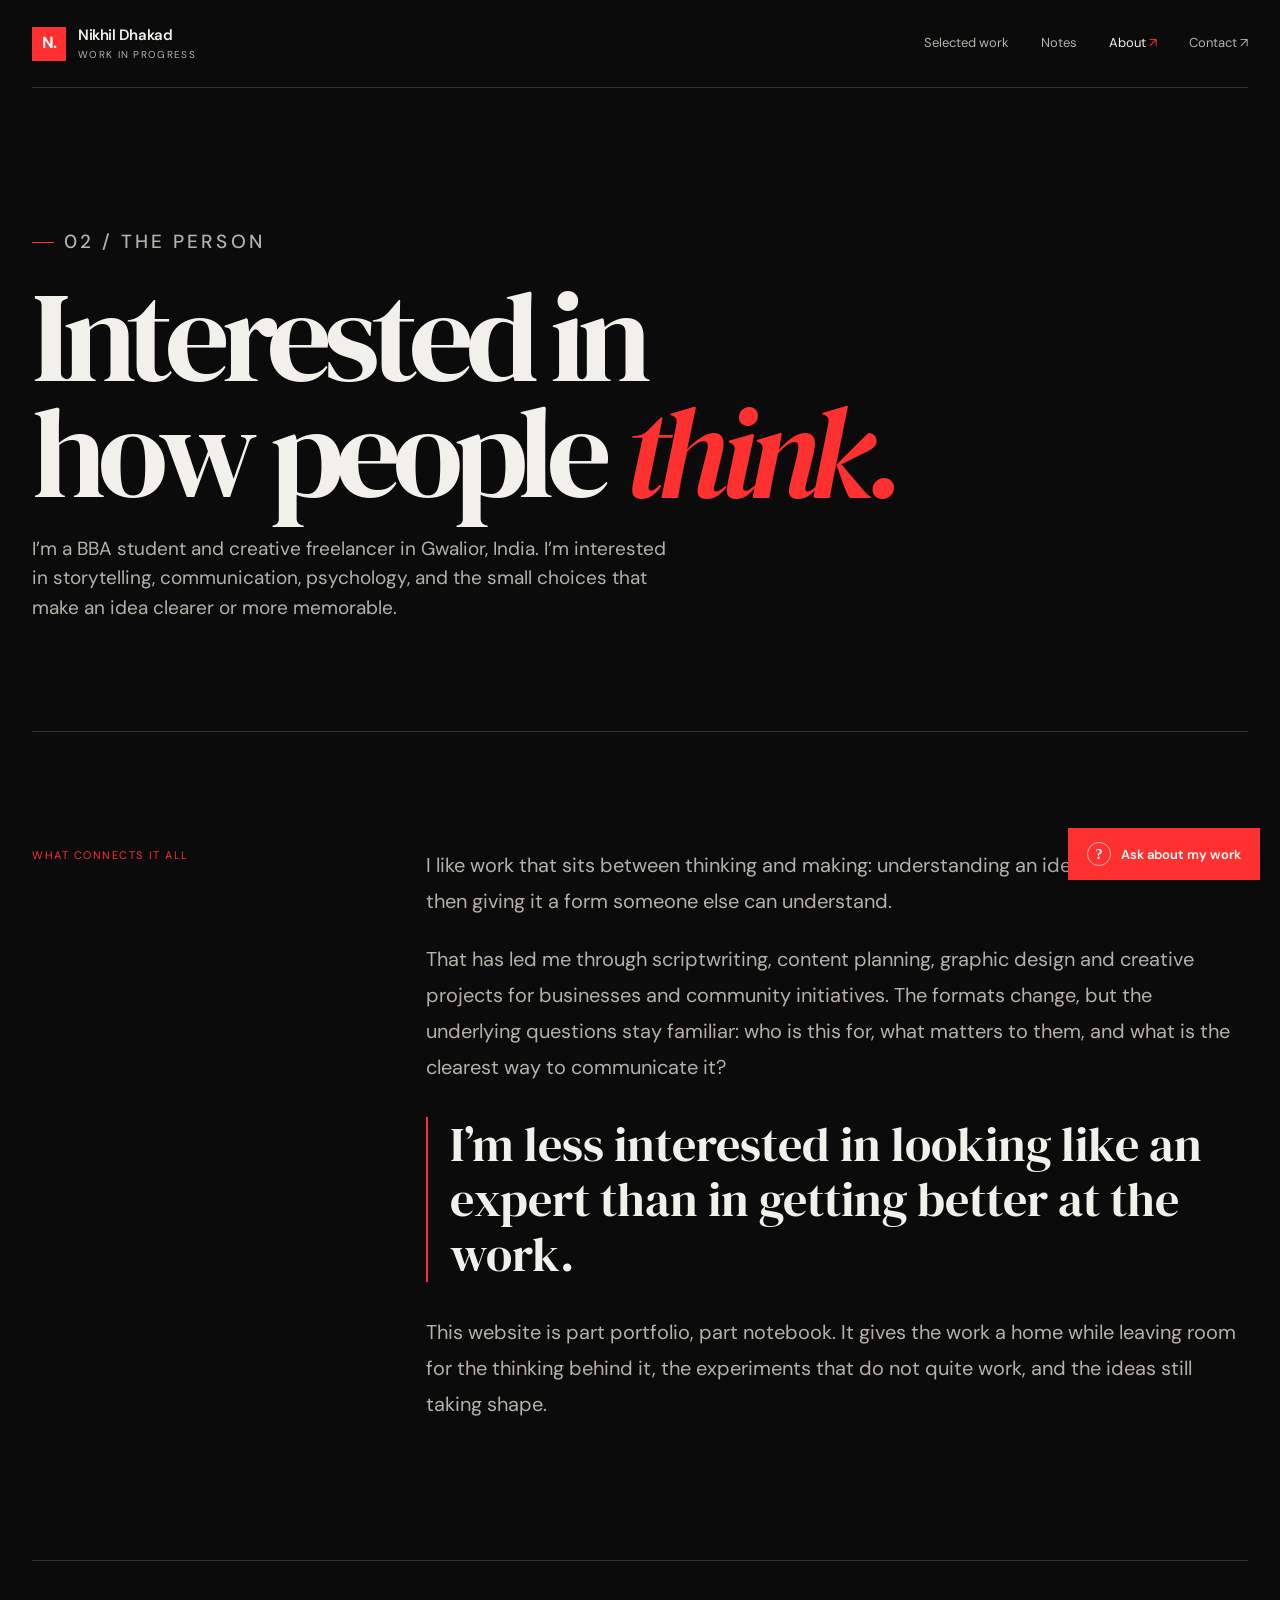
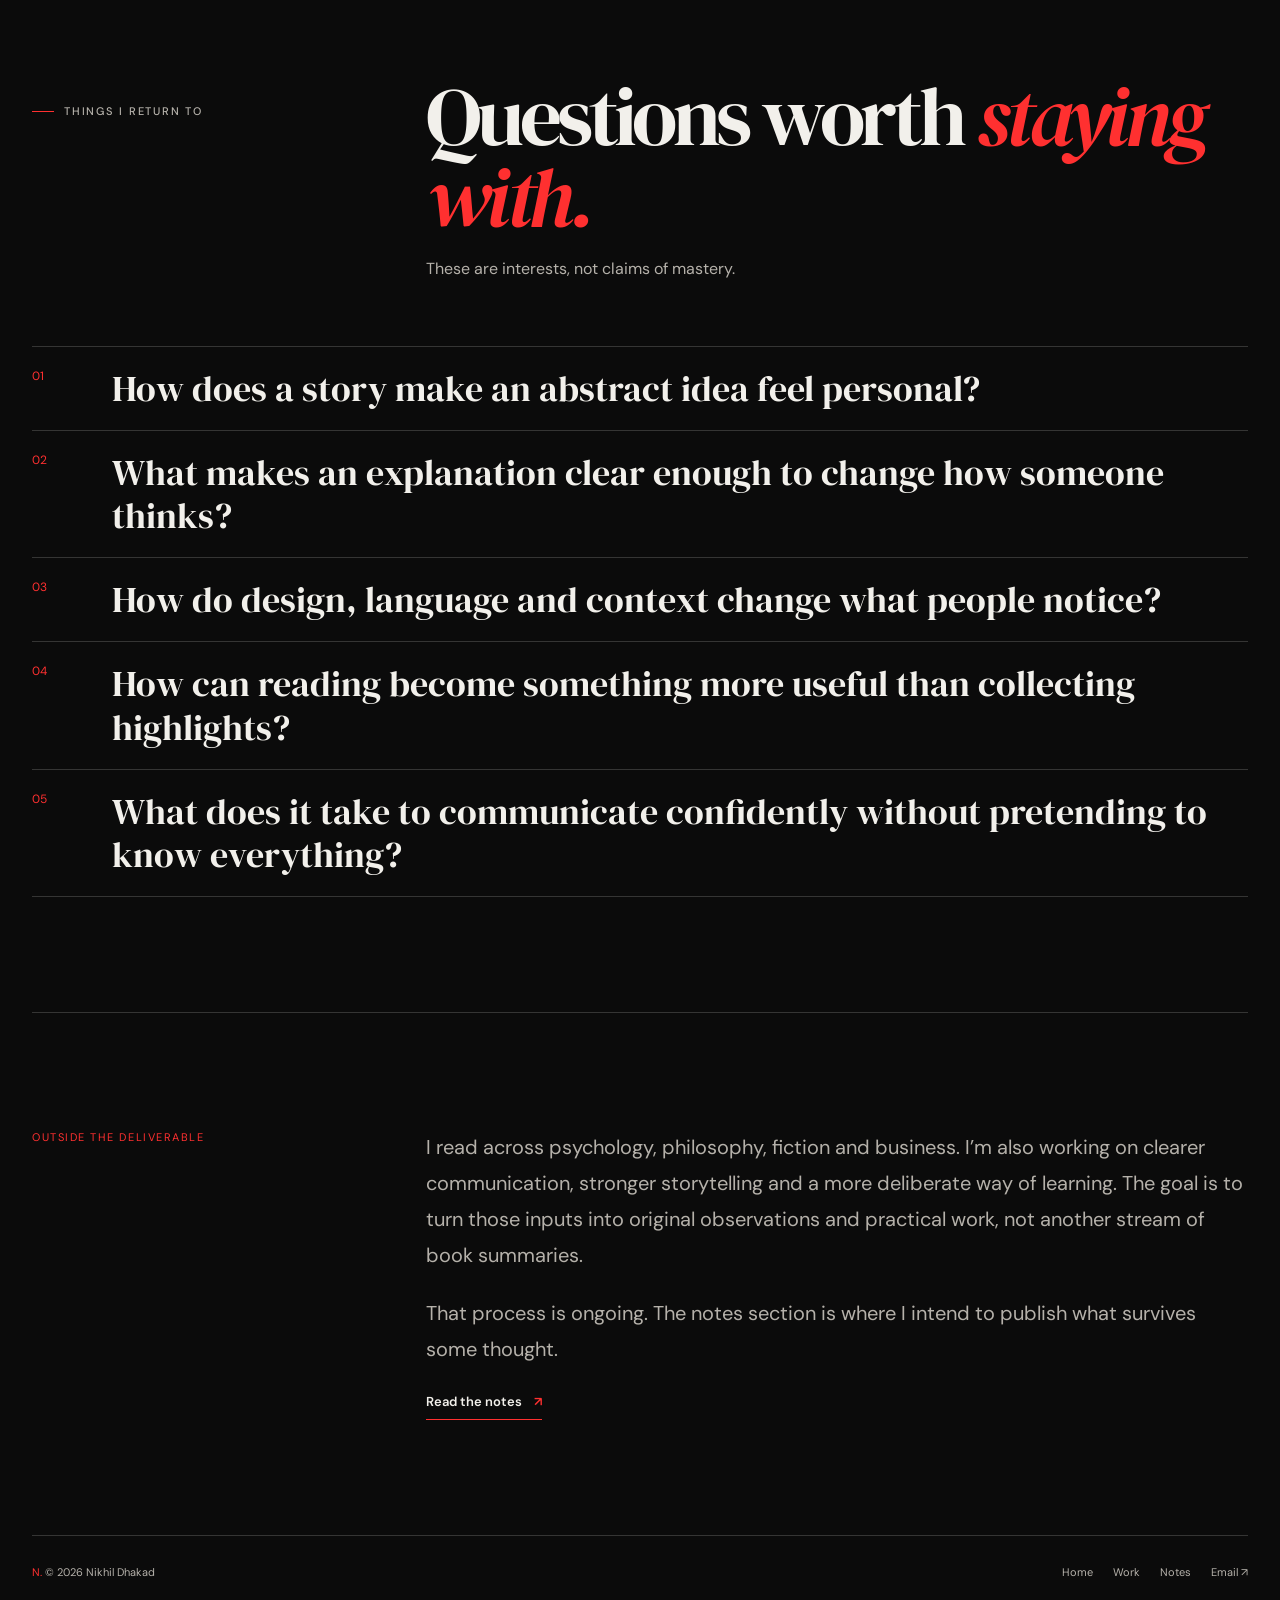
==== commit f062c1a6: "Add FAQ assistant to portfolio pages" ====
--- a/about.html
+++ b/about.html
@@ -5,6 +5,7 @@
 <title>About — Nikhil Dhakad</title><meta name="description" content="A little about Nikhil Dhakad, his interests in communication, storytelling, psychology, and learning through making.">
 <link rel="canonical" href="https://nikhild.dpdns.org/about.html"><meta property="og:type" content="website"><meta property="og:title" content="About — Nikhil Dhakad"><meta property="og:description" content="A little about the person behind the work."><meta property="og:url" content="https://nikhild.dpdns.org/about.html"><meta name="twitter:card" content="summary">
 <link rel="preconnect" href="https://fonts.googleapis.com"><link rel="preconnect" href="https://fonts.gstatic.com" crossorigin><link href="https://fonts.googleapis.com/css2?family=DM+Sans:wght@400;500;600;700&family=DM+Serif+Display:ital@0;1&display=swap" rel="stylesheet"><link rel="stylesheet" href="assets/css/style.css"><script defer src="assets/js/script.js"></script>
+  <link rel="stylesheet" href="assets/css/faq-assistant.css">
 </head>
 <body><a class="skip-link" href="#main">Skip to content</a><header class="site-header"><a class="brand" href="index.html" aria-label="Nikhil, home"><span class="brand-mark">N.</span><span class="brand-copy"><strong>Nikhil Dhakad</strong><span>Work in progress</span></span></a><button class="menu-toggle" type="button" aria-expanded="false" aria-controls="site-nav">Menu</button><nav class="site-nav" id="site-nav" aria-label="Main navigation"><a href="work.html">Selected work</a><a href="notes.html">Notes</a><a href="about.html">About</a><a href="contact.html">Contact ↗</a></nav></header>
 <main id="main">
@@ -12,4 +13,35 @@
 <section class="section wrap"><div class="editorial-copy"><p class="copy-label">What connects it all</p><div class="copy-body"><p>I like work that sits between thinking and making: understanding an idea, finding its shape, then giving it a form someone else can understand.</p><p>That has led me through scriptwriting, content planning, graphic design and creative projects for businesses and community initiatives. The formats change, but the underlying questions stay familiar: who is this for, what matters to them, and what is the clearest way to communicate it?</p><div class="pull-line">I’m less interested in looking like an expert than in getting better at the work.</div><p>This website is part portfolio, part notebook. It gives the work a home while leaving room for the thinking behind it, the experiments that do not quite work, and the ideas still taking shape.</p></div></div></section>
 <section class="section wrap"><div class="section-heading"><p class="kicker">Things I return to</p><div><h2>Questions worth <em>staying with.</em></h2><p>These are interests, not claims of mastery.</p></div></div><div class="question-list"><div class="question"><span>01</span><p>How does a story make an abstract idea feel personal?</p></div><div class="question"><span>02</span><p>What makes an explanation clear enough to change how someone thinks?</p></div><div class="question"><span>03</span><p>How do design, language and context change what people notice?</p></div><div class="question"><span>04</span><p>How can reading become something more useful than collecting highlights?</p></div><div class="question"><span>05</span><p>What does it take to communicate confidently without pretending to know everything?</p></div></div></section>
 <section class="section wrap"><div class="editorial-copy"><p class="copy-label">Outside the deliverable</p><div class="copy-body"><p>I read across psychology, philosophy, fiction and business. I’m also working on clearer communication, stronger storytelling and a more deliberate way of learning. The goal is to turn those inputs into original observations and practical work, not another stream of book summaries.</p><p>That process is ongoing. The notes section is where I intend to publish what survives some thought.</p><a class="text-link" href="notes.html">Read the notes <span>↗</span></a></div></div></section>
-</main><footer class="site-footer"><div><span class="footer-mark">N.</span> © 2026 Nikhil Dhakad</div><div class="footer-links"><a href="index.html">Home</a><a href="work.html">Work</a><a href="notes.html">Notes</a><a href="mailto:nikhildhakad514@gmail.com">Email ↗</a></div></footer></body></html>+</main><footer class="site-footer"><div><span class="footer-mark">N.</span> © 2026 Nikhil Dhakad</div><div class="footer-links"><a href="index.html">Home</a><a href="work.html">Work</a><a href="notes.html">Notes</a><a href="mailto:nikhildhakad514@gmail.com">Email ↗</a></div></footer>
+<div class="faq-assistant" data-faq-assistant>
+  <section class="faq-panel" id="portfolio-faq-panel" role="region" aria-labelledby="portfolio-faq-title" hidden>
+    <header class="faq-panel-header">
+      <div>
+        <p class="faq-panel-kicker">A small guide</p>
+        <h2 class="faq-panel-title" id="portfolio-faq-title">Ask about my work.</h2>
+        <p class="faq-panel-subtitle">Choose a question to explore this portfolio.</p>
+      </div>
+      <button class="faq-close" type="button" aria-label="Close FAQ assistant">×</button>
+    </header>
+    <div class="faq-panel-body">
+      <p class="faq-list-label">Frequently asked</p>
+      <div class="faq-questions">
+        <button class="faq-question" type="button" aria-expanded="false" aria-controls="faq-answer-services">What do you do?</button>
+        <div class="faq-answer" id="faq-answer-services" hidden><p>I work across graphic design, content writing, scriptwriting and content strategy. I can also help with video shooting; video editing is not currently part of my offer.</p><p><a href="about.html">More about me ↗</a></p></div>
+        <button class="faq-question" type="button" aria-expanded="false" aria-controls="faq-answer-work">Where can I see your work?</button>
+        <div class="faq-answer" id="faq-answer-work" hidden><p>The work index brings together selected scripts and visual concepts, with context about the idea and approach behind each piece.</p><p><a href="work.html">Explore selected work ↗</a></p></div>
+        <button class="faq-question" type="button" aria-expanded="false" aria-controls="faq-answer-strategy">How do you approach content strategy?</button>
+        <div class="faq-answer" id="faq-answer-strategy" hidden><p>I start by understanding the audience, the message and what the content needs to accomplish, then shape the idea and format around that purpose. I’m developing this practice through real projects, research and deliberate learning.</p></div>
+        <button class="faq-question" type="button" aria-expanded="false" aria-controls="faq-answer-hire">Can I work with you?</button>
+        <div class="faq-answer" id="faq-answer-hire" hidden><p>Send a short brief with the project, deliverables and timeline. I’ll review the details and get back to you.</p><p><a href="contact.html">Contact details ↗</a> · <a href="mailto:nikhildhakad514@gmail.com?subject=Project%20enquiry">Email me ↗</a></p></div>
+        <button class="faq-question" type="button" aria-expanded="false" aria-controls="faq-answer-notes">Where can I read your ideas?</button>
+        <div class="faq-answer" id="faq-answer-notes" hidden><p>The Notes page links to published writing and lists questions I’m exploring. Topics marked as questions are not presented as finished essays.</p><p><a href="notes.html">Read the notes ↗</a></p></div>
+      </div>
+    </div>
+    <footer class="faq-panel-footer">This is a fixed FAQ, not an AI chatbot. <a href="mailto:nikhildhakad514@gmail.com">Still curious? Send a note ↗</a></footer>
+  </section>
+  <button class="faq-launcher" type="button" aria-expanded="false" aria-controls="portfolio-faq-panel" aria-label="Open portfolio FAQ assistant"><span class="faq-launcher-mark" aria-hidden="true">?</span><span>Ask about my work</span></button>
+</div>
+<script defer src="assets/js/faq-assistant.js"></script>
+</body></html>
--- a/assets/css/faq-assistant.css
+++ b/assets/css/faq-assistant.css
@@ -0,0 +1,32 @@
+/* Portfolio FAQ assistant: small, static, and intentionally non-AI. */
+.faq-assistant { position: fixed; z-index: 1000; right: max(20px, env(safe-area-inset-right)); bottom: max(20px, env(safe-area-inset-bottom)); font-family: var(--sans, Arial, sans-serif); color: #f2f0eb; }
+.faq-launcher { display: inline-flex; align-items: center; gap: 10px; min-height: 52px; padding: 0 18px; border: 1px solid #ff3030; background: #ff3030; color: #fff; box-shadow: 0 12px 36px rgba(0,0,0,.25); font: 600 13px/1 var(--sans, Arial, sans-serif); cursor: pointer; }
+.faq-launcher-mark { display: grid; place-items: center; width: 24px; height: 24px; border: 1px solid rgba(255,255,255,.65); border-radius: 50%; font-family: Georgia, serif; font-size: 15px; }
+.faq-panel { position: absolute; right: 0; bottom: 66px; display: flex; flex-direction: column; width: min(370px, calc(100vw - 28px)); max-height: min(590px, calc(100dvh - 110px)); overflow: hidden; border: 1px solid rgba(242,240,235,.22); background: #111; box-shadow: 0 20px 70px rgba(0,0,0,.42); }
+.faq-panel[hidden] { display: none; }
+.faq-panel-header { display: flex; align-items: flex-start; justify-content: space-between; gap: 16px; padding: 19px 18px 16px; border-bottom: 1px solid rgba(242,240,235,.16); }
+.faq-panel-kicker { margin: 0 0 5px; color: #ff3030; font-size: 9px; letter-spacing: .16em; text-transform: uppercase; }
+.faq-panel-title { margin: 0; font: 400 24px/1.05 var(--serif, Georgia, serif); letter-spacing: -.035em; }
+.faq-panel-subtitle { margin: 7px 0 0; color: #b5b1aa; font-size: 11px; line-height: 1.5; }
+.faq-close { flex: 0 0 auto; display: grid; place-items: center; width: 34px; height: 34px; border: 1px solid rgba(242,240,235,.22); background: transparent; color: #f2f0eb; font-size: 19px; cursor: pointer; }
+.faq-panel-body { overflow-y: auto; padding: 15px 18px 18px; }
+.faq-list-label { margin: 0 0 10px; color: #b5b1aa; font-size: 9px; letter-spacing: .15em; text-transform: uppercase; }
+.faq-questions { display: grid; gap: 7px; }
+.faq-question { display: flex; align-items: center; justify-content: space-between; gap: 12px; width: 100%; padding: 12px 13px; border: 1px solid rgba(242,240,235,.15); background: #181818; color: #f2f0eb; text-align: left; font: 500 12px/1.45 var(--sans, Arial, sans-serif); cursor: pointer; }
+.faq-question::after { content: "+"; color: #ff3030; font-size: 18px; font-weight: 400; }
+.faq-question[aria-expanded="true"] { border-color: #ff3030; background: #201717; }
+.faq-question[aria-expanded="true"]::after { content: "−"; }
+.faq-answer { margin-top: 12px; padding: 14px; border-left: 2px solid #ff3030; background: #191919; color: #d3d0ca; font-size: 12px; line-height: 1.75; }
+.faq-answer[hidden] { display: none; }
+.faq-answer p { margin: 0 0 10px; }
+.faq-answer p:last-child { margin-bottom: 0; }
+.faq-answer a { color: #fff; text-decoration: underline; text-decoration-color: #ff3030; text-underline-offset: 3px; }
+.faq-panel-footer { padding: 12px 18px; border-top: 1px solid rgba(242,240,235,.16); color: #b5b1aa; font-size: 10px; line-height: 1.5; }
+.faq-panel-footer a { color: #f2f0eb; text-decoration: underline; text-decoration-color: #ff3030; text-underline-offset: 3px; }
+.faq-assistant button:focus-visible, .faq-assistant a:focus-visible { outline: 2px solid #ff3030; outline-offset: 3px; }
+@media (max-width: 480px) {
+  .faq-assistant { right: 14px; bottom: 14px; }
+  .faq-launcher { min-height: 48px; padding: 0 14px; }
+  .faq-panel { bottom: 60px; max-height: min(560px, calc(100dvh - 88px)); }
+}
+@media (prefers-reduced-motion: reduce) { .faq-assistant *, .faq-assistant *::before, .faq-assistant *::after { animation: none !important; transition: none !important; } }
